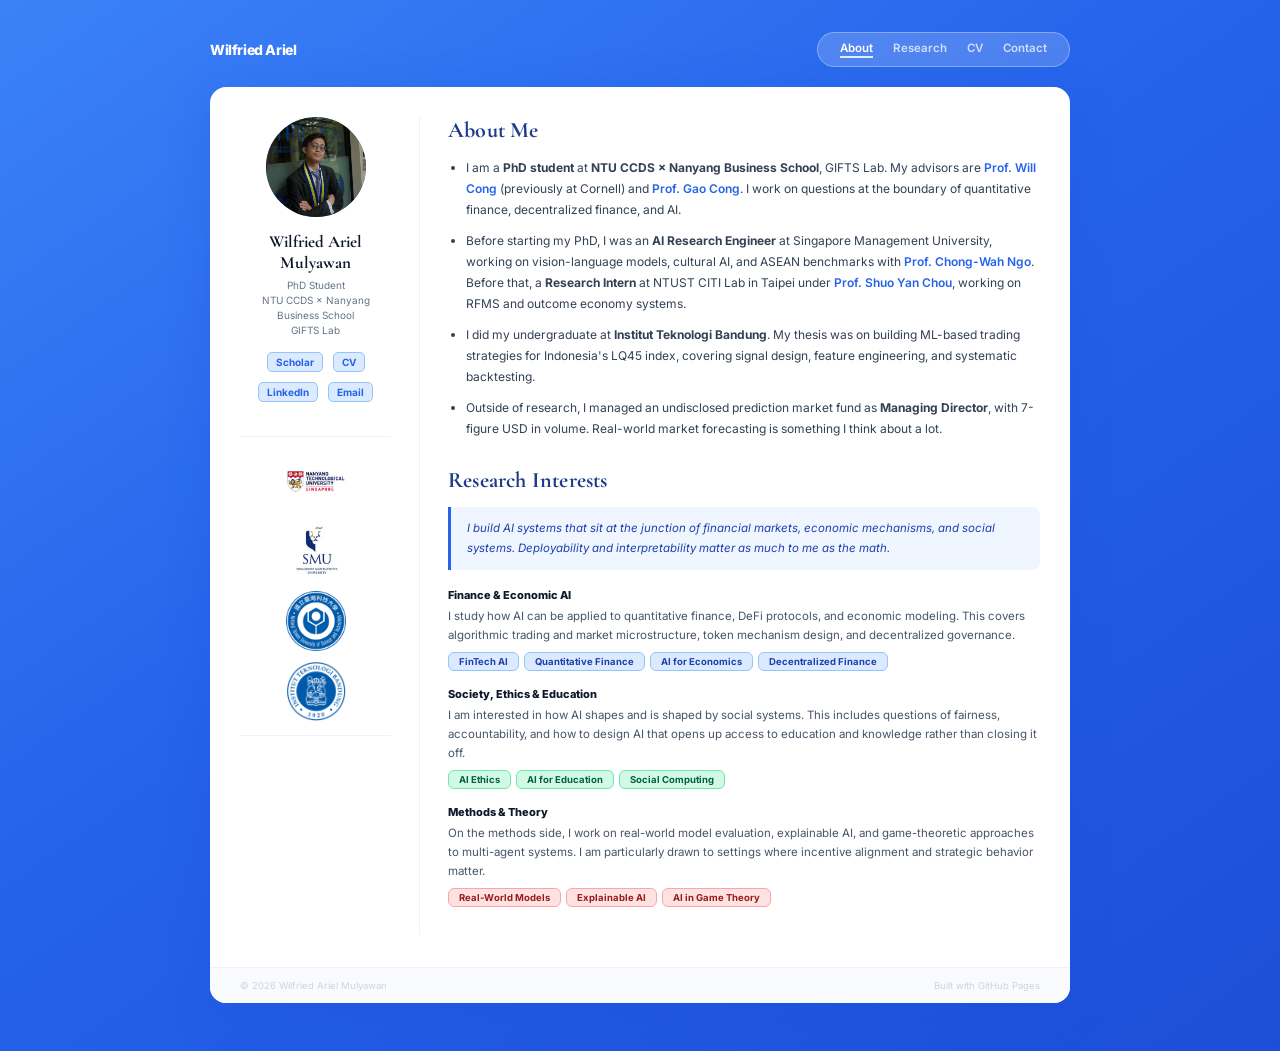
==== about.html @ 16800714 "fix: rewrite about page copy to be more human, remove all em dashes" ====
<!DOCTYPE html>
<html lang="en">
<head>
  <meta charset="UTF-8">
  <meta name="viewport" content="width=device-width, initial-scale=1.0">
  <meta name="description" content="Wilfried Ariel Mulyawan — About. PhD Student at NTU CCDS x Nanyang Business School, GIFTS Lab. AI for Finance, Economics, and Social Systems.">
  <title>About · Wilfried Ariel Mulyawan</title>
  <link rel="preconnect" href="https://fonts.googleapis.com">
  <link rel="preconnect" href="https://fonts.gstatic.com" crossorigin>
  <link href="https://fonts.googleapis.com/css2?family=Cormorant+Garamond:wght@600;700&family=Inter:wght@400;500;600;700;800&display=swap" rel="stylesheet">
  <link rel="stylesheet" href="style.css?v=7">
  <style>
    /* ── ABOUT PAGE EXTRAS ───────────────────────── */
    .about-wrap {
      display: flex;
      gap: 0;
      padding: 30px 30px 32px;
    }

    /* LEFT sidebar */
    .about-sidebar {
      width: 180px;
      flex-shrink: 0;
      padding-right: 28px;
      border-right: 1px solid #EEF2FF;
      display: flex;
      flex-direction: column;
      align-items: center;
      text-align: center;
    }

    .about-photo-wrap {
      width: 100px;
      height: 100px;
      border-radius: 50%;
      overflow: hidden;
      background: linear-gradient(135deg, #3B82F6, #6366F1);
      margin-bottom: 14px;
    }

    .about-photo-wrap img {
      width: 100%;
      height: 100%;
      object-fit: cover;
      object-position: center top;
    }

    .about-name {
      font-family: 'Cormorant Garamond', serif;
      font-size: 17px;
      font-weight: 700;
      color: #0F172A;
      line-height: 1.25;
      margin-bottom: 4px;
    }

    .about-subtitle {
      font-size: 10px;
      color: #64748B;
      line-height: 1.5;
      margin-bottom: 14px;
    }

    .about-links {
      display: flex;
      gap: 10px;
      justify-content: center;
      flex-wrap: wrap;
      margin-bottom: 18px;
    }

    .about-link-icon {
      font-size: 10px;
      font-weight: 700;
      color: #2563EB;
      text-decoration: none;
      padding: 3px 8px;
      border-radius: 5px;
      background: #DBEAFE;
      border: 1px solid #93C5FD;
      transition: background 0.15s;
    }

    .about-link-icon:hover { background: #BFDBFE; }

    .sidebar-logos {
      width: 100%;
      margin-top: 16px;
      border-top: 1px solid #EEF2FF;
      padding-top: 14px;
      display: flex;
      flex-direction: column;
      align-items: center;
      gap: 10px;
    }

    .sidebar-logo-img {
      width: 110px;
      height: 60px;
      object-fit: contain;
      display: block;
    }

    .sidebar-globe {
      width: 100%;
      margin-top: 14px;
      border-top: 1px solid #EEF2FF;
      padding-top: 12px;
    }

    /* RIGHT main content */
    .about-main {
      flex: 1;
      min-width: 0;
      padding-left: 28px;
    }

    .about-section {
      margin-bottom: 28px;
    }

    .about-h2 {
      font-family: 'Cormorant Garamond', serif;
      font-size: 22px;
      font-weight: 700;
      color: #1E3A8A;
      margin-bottom: 14px;
      letter-spacing: 0.2px;
    }

    .about-bullets {
      list-style: disc;
      padding-left: 18px;
    }

    .about-bullets li {
      font-size: 12px;
      color: #334155;
      line-height: 1.75;
      margin-bottom: 10px;
    }

    .about-bullets li a {
      color: #2563EB;
      text-decoration: none;
      font-weight: 600;
    }

    .about-bullets li a:hover { text-decoration: underline; }

    /* Research interest callout */
    .interest-callout {
      background: #EFF6FF;
      border-left: 3px solid #2563EB;
      border-radius: 0 8px 8px 0;
      padding: 12px 16px;
      margin-bottom: 18px;
    }

    .interest-callout p {
      font-size: 11.5px;
      font-style: italic;
      color: #1E40AF;
      line-height: 1.7;
    }

    /* Research clusters */
    .interest-cluster {
      margin-bottom: 16px;
    }

    .cluster-title {
      font-size: 11px;
      font-weight: 800;
      color: #0F172A;
      margin-bottom: 5px;
    }

    .cluster-desc {
      font-size: 11.5px;
      color: #475569;
      line-height: 1.68;
      margin-bottom: 6px;
    }

    .cluster-tags {
      display: flex;
      gap: 5px;
      flex-wrap: wrap;
    }

    @media (max-width: 640px) {
      .about-wrap { flex-direction: column; padding: 20px; }
      .about-sidebar {
        width: 100%;
        padding-right: 0;
        border-right: none;
        border-bottom: 1px solid #EEF2FF;
        padding-bottom: 20px;
        margin-bottom: 20px;
      }
      .about-main { padding-left: 0; }
    }
  </style>
</head>
<body>
  <div class="page">

    <!-- ── NAV ─────────────────────────────────────── -->
    <nav>
      <span class="nav-logo">Wilfried Ariel</span>
      <div class="nav-links">
        <a href="index.html#about" class="active">About</a>
        <a href="index.html#research">Research</a>
        <a href="assets/CV_Wilfried_Ariel.pdf" target="_blank" rel="noopener">CV</a>
        <a href="mailto:arielwilfried0@gmail.com">Contact</a>
      </div>
    </nav>

    <!-- ── CARD ─────────────────────────────────────── -->
    <main class="card">
      <div class="about-wrap">

        <!-- ── SIDEBAR ───────────────────────────────── -->
        <aside class="about-sidebar">
          <div class="about-photo-wrap">
            <img src="assets/face.jpg?v=3" alt="Wilfried Ariel Mulyawan">
          </div>

          <div class="about-name">Wilfried Ariel Mulyawan</div>
          <div class="about-subtitle">
            PhD Student<br>
            NTU CCDS × Nanyang Business School<br>
            GIFTS Lab
          </div>

          <div class="about-links">
            <a href="https://scholar.google.com" target="_blank" rel="noopener" class="about-link-icon">Scholar</a>
            <a href="assets/CV_Wilfried_Ariel.pdf" target="_blank" rel="noopener" class="about-link-icon">CV</a>
            <a href="https://linkedin.com/in/wilfriedariel" target="_blank" rel="noopener" class="about-link-icon">LinkedIn</a>
            <a href="mailto:arielwilfried0@gmail.com" class="about-link-icon">Email</a>
          </div>

          <div class="sidebar-logos">
            <img src="assets/logo-ntu.jpg"   alt="NTU"   class="sidebar-logo-img">
            <img src="assets/logo-smu.jpg"   alt="SMU"   class="sidebar-logo-img">
            <img src="assets/logo-ntust.png" alt="NTUST" class="sidebar-logo-img">
            <img src="assets/logo-itb.png"   alt="ITB"   class="sidebar-logo-img">
          </div>

          <div class="sidebar-globe">
            <script type="text/javascript" id="mmvst_globe" src="//mapmyvisitors.com/globe.js?d=dzOnjBhbydRZWBNbs8cArqInT0p_pQ18tftR1NO_Dzg"></script>
          </div>
        </aside>

        <!-- ── MAIN ──────────────────────────────────── -->
        <div class="about-main">

          <div class="about-section">
            <div class="about-h2">About Me</div>
            <ul class="about-bullets">
              <li>
                I am a <strong>PhD student</strong> at <strong>NTU CCDS × Nanyang Business School</strong>, GIFTS Lab. My advisors are
                <a href="https://www.linwilliamcong.com/" target="_blank" rel="noopener">Prof. Will Cong</a> (previously at Cornell) and
                <a href="https://personal.ntu.edu.sg/gaocong/" target="_blank" rel="noopener">Prof. Gao Cong</a>.
                I work on questions at the boundary of quantitative finance, decentralized finance, and AI.
              </li>
              <li>
                Before starting my PhD, I was an <strong>AI Research Engineer</strong> at Singapore Management University, working on vision-language models, cultural AI, and ASEAN benchmarks with
                <a href="https://scholar.google.com/citations?user=HM39HrUAAAAJ&hl=en" target="_blank" rel="noopener">Prof. Chong-Wah Ngo</a>.
                Before that, a <strong>Research Intern</strong> at NTUST CITI Lab in Taipei under
                <a href="https://scholar.google.com/citations?user=FBH93t0AAAAJ&hl=en" target="_blank" rel="noopener">Prof. Shuo Yan Chou</a>,
                working on RFMS and outcome economy systems.
              </li>
              <li>
                I did my undergraduate at <strong>Institut Teknologi Bandung</strong>. My thesis was on building ML-based trading strategies for Indonesia's LQ45 index, covering signal design, feature engineering, and systematic backtesting.
              </li>
              <li>
                Outside of research, I managed an undisclosed prediction market fund as <strong>Managing Director</strong>, with 7-figure USD in volume. Real-world market forecasting is something I think about a lot.
              </li>
            </ul>
          </div>

          <div class="about-section">
            <div class="about-h2">Research Interests</div>

            <div class="interest-callout">
              <p>I build AI systems that sit at the junction of financial markets, economic mechanisms, and social systems. Deployability and interpretability matter as much to me as the math.</p>
            </div>

            <div class="interest-cluster">
              <div class="cluster-title">Finance & Economic AI</div>
              <div class="cluster-desc">
                I study how AI can be applied to quantitative finance, DeFi protocols, and economic modeling. This covers algorithmic trading and market microstructure, token mechanism design, and decentralized governance.
              </div>
              <div class="cluster-tags">
                <span class="tag blue">FinTech AI</span>
                <span class="tag blue">Quantitative Finance</span>
                <span class="tag blue">AI for Economics</span>
                <span class="tag blue">Decentralized Finance</span>
              </div>
            </div>

            <div class="interest-cluster">
              <div class="cluster-title">Society, Ethics & Education</div>
              <div class="cluster-desc">
                I am interested in how AI shapes and is shaped by social systems. This includes questions of fairness, accountability, and how to design AI that opens up access to education and knowledge rather than closing it off.
              </div>
              <div class="cluster-tags">
                <span class="tag green">AI Ethics</span>
                <span class="tag green">AI for Education</span>
                <span class="tag green">Social Computing</span>
              </div>
            </div>

            <div class="interest-cluster">
              <div class="cluster-title">Methods & Theory</div>
              <div class="cluster-desc">
                On the methods side, I work on real-world model evaluation, explainable AI, and game-theoretic approaches to multi-agent systems. I am particularly drawn to settings where incentive alignment and strategic behavior matter.
              </div>
              <div class="cluster-tags">
                <span class="tag red">Real-World Models</span>
                <span class="tag red">Explainable AI</span>
                <span class="tag red">AI in Game Theory</span>
              </div>
            </div>

          </div>

        </div>
      </div>

      <!-- ── FOOTER ─────────────────────────────────── -->
      <footer>
        <span>© 2026 Wilfried Ariel Mulyawan</span>
        <span>Built with GitHub Pages</span>
      </footer>
    </main>
  </div>
</body>
</html>
---- style.css ----
/* ═══════════════════════════════════════════
   RESET & BASE
═══════════════════════════════════════════ */
*, *::before, *::after {
  box-sizing: border-box;
  margin: 0;
  padding: 0;
}

body {
  font-family: 'Inter', system-ui, -apple-system, sans-serif;
  background: linear-gradient(145deg, #3B82F6 0%, #2563EB 45%, #1D4ED8 100%);
  min-height: 100vh;
  padding: 32px 16px 48px;
  -webkit-font-smoothing: antialiased;
}

/* ═══════════════════════════════════════════
   PAGE WRAPPER
═══════════════════════════════════════════ */
.page {
  max-width: 860px;
  margin: 0 auto;
}

/* ═══════════════════════════════════════════
   NAV
═══════════════════════════════════════════ */
nav {
  display: flex;
  justify-content: space-between;
  align-items: center;
  margin-bottom: 20px;
}

.nav-logo {
  font-size: 14px;
  font-weight: 800;
  color: #fff;
  letter-spacing: -0.4px;
}

.nav-links {
  background: rgba(255, 255, 255, 0.18);
  backdrop-filter: blur(8px);
  -webkit-backdrop-filter: blur(8px);
  border: 1px solid rgba(255, 255, 255, 0.3);
  border-radius: 999px;
  padding: 8px 22px;
  display: flex;
  gap: 20px;
}

.nav-links a {
  font-size: 11.5px;
  color: rgba(255, 255, 255, 0.75);
  font-weight: 600;
  text-decoration: none;
  transition: color 0.15s;
}

.nav-links a:hover {
  color: #fff;
}

.nav-links a.active {
  color: #fff;
  border-bottom: 2px solid rgba(255, 255, 255, 0.85);
  padding-bottom: 1px;
}

/* ═══════════════════════════════════════════
   CARD
═══════════════════════════════════════════ */
.card {
  background: #fff;
  border-radius: 16px;
  overflow: hidden;
  box-shadow: 0 8px 40px rgba(29, 78, 216, 0.28);
}

/* ═══════════════════════════════════════════
   HERO
═══════════════════════════════════════════ */
.hero {
  padding: 30px 30px 24px;
  display: flex;
  gap: 22px;
  align-items: flex-start;
  border-bottom: 1px solid #EEF2FF;
}

/* Photo stack */
.photo-stack {
  display: flex;
  flex-direction: column;
  gap: 8px;
  flex-shrink: 0;
}

.photo-wrap {
  width: 82px;
  height: 82px;
  border-radius: 14px;
  flex-shrink: 0;
  overflow: hidden;
  background: linear-gradient(135deg, #3B82F6, #6366F1);
}

.photo-wrap-sm {
  width: 82px;
  height: 82px;
  border-radius: 14px;
  overflow: hidden;
}

.photo {
  width: 100%;
  height: 100%;
  object-fit: cover;
  object-position: center top;
  display: block;
}

.photo-fallback {
  display: none;
  width: 100%;
  height: 100%;
  align-items: center;
  justify-content: center;
  font-family: 'Cormorant Garamond', serif;
  font-size: 32px;
  font-weight: 700;
  color: #fff;
}

/* Name */
.hero-info {
  flex: 1;
  min-width: 0;
}

.name {
  font-family: 'Cormorant Garamond', serif;
  font-size: 28px;
  font-weight: 700;
  color: #0F172A;
  letter-spacing: 0.4px;
  line-height: 1.2;
}

.chinese {
  font-family: 'Cormorant Garamond', serif;
  font-weight: 400;
  font-size: 15px;
  color: #93C5FD;
  margin-left: 8px;
  vertical-align: middle;
}

/* Affiliation line */
.title-line {
  display: flex;
  align-items: center;
  gap: 8px;
  margin-top: 6px;
}

.hero-affil {
  flex-shrink: 0;
  display: flex;
  align-items: flex-start;
  justify-content: flex-end;
  padding-left: 0;
  margin-left: -20px;
}

.ntu-logo {
  height: 165px;
  width: auto;
  object-fit: contain;
  opacity: 0.92;
}

.title-text {
  font-size: 11.5px;
  font-weight: 700;
  color: #2563EB;
  letter-spacing: 0.2px;
}

/* Bio */
.bio {
  font-size: 12.5px;
  color: #475569;
  margin-top: 9px;
  line-height: 1.68;
  max-width: 490px;
}

/* Research tags */
.tags {
  display: flex;
  gap: 5px;
  flex-wrap: wrap;
  margin-top: 12px;
}

.tag {
  font-size: 9.5px;
  padding: 3px 10px;
  border-radius: 6px;
  font-weight: 700;
}

.tag.blue   { background: #DBEAFE; color: #1E40AF; border: 1px solid #93C5FD; }
.tag.green  { background: #D1FAE5; color: #065F46; border: 1px solid #6EE7B7; }
.tag.purple { background: #EDE9FE; color: #5B21B6; border: 1px solid #C4B5FD; }
.tag.red    { background: #FEE2E2; color: #991B1B; border: 1px solid #FCA5A5; }

/* Social links */
.links {
  display: flex;
  gap: 14px;
  margin-top: 13px;
  flex-wrap: wrap;
  align-items: center;
}

.link {
  font-size: 10.5px;
  color: #2563EB;
  font-weight: 600;
  text-decoration: none;
  transition: opacity 0.15s;
}

.link:hover {
  opacity: 0.7;
  text-decoration: underline;
}

.link-btn {
  background: #DBEAFE;
  color: #1E40AF !important;
  padding: 3px 11px;
  border-radius: 5px;
  border: 1px solid #93C5FD;
  text-decoration: none !important;
}

.link-btn:hover {
  background: #BFDBFE;
  opacity: 1 !important;
}

/* ═══════════════════════════════════════════
   BODY COLUMNS
═══════════════════════════════════════════ */
.body-cols {
  display: flex;
  padding: 26px 30px;
  gap: 0;
}

.col-left {
  flex: 1;
  min-width: 0;
  padding-right: 28px;
  border-right: 1px solid #EEF2FF;
}

.col-right {
  width: 215px;
  flex-shrink: 0;
  padding-left: 24px;
}

/* ═══════════════════════════════════════════
   SECTION TITLES
═══════════════════════════════════════════ */
.section-title {
  font-size: 10px;
  text-transform: uppercase;
  letter-spacing: 1.5px;
  color: #94A3B8;
  font-weight: 700;
  margin-bottom: 14px;
}

.section {
  margin-bottom: 26px;
}

/* ═══════════════════════════════════════════
   PUBLICATIONS
═══════════════════════════════════════════ */
.pub {
  padding: 13px 15px;
  border-radius: 10px;
  margin-bottom: 10px;
}

.pub.featured {
  background: linear-gradient(135deg, #EFF6FF, #EEF2FF);
  border-left: 3px solid #2563EB;
}

.pub.muted {
  background: #FAFAFA;
  border-left: 3px solid #E2E8F0;
}

.pub-title {
  font-size: 11.5px;
  font-weight: 700;
  color: #0F172A;
  line-height: 1.48;
}

.pub.muted .pub-title {
  font-weight: 600;
  color: #334155;
}

.pub-authors {
  font-size: 10px;
  color: #64748B;
  margin-top: 4px;
}

.pub.muted .pub-authors {
  color: #94A3B8;
}

.pub-meta {
  display: flex;
  gap: 7px;
  margin-top: 9px;
  align-items: center;
  flex-wrap: wrap;
}

.badge {
  font-size: 8.5px;
  padding: 3px 8px;
  border-radius: 4px;
  font-weight: 700;
}

.badge.blue-solid { background: #2563EB; color: #fff; }
.badge.yellow     { background: #FEF3C7; color: #92400E; border: 1px solid #FDE68A; }

.pub-link {
  font-size: 9.5px;
  color: #2563EB;
  font-weight: 600;
  text-decoration: none;
}

.pub-link:hover { text-decoration: underline; }

/* ═══════════════════════════════════════════
   EXPERIENCE
═══════════════════════════════════════════ */
.exp-item {
  display: flex;
  gap: 11px;
  align-items: flex-start;
  margin-bottom: 13px;
}

.exp-logo {
  width: 72px;
  height: 60px;
  display: flex;
  align-items: center;
  justify-content: center;
  flex-shrink: 0;
}

.exp-logo img {
  width: 100%;
  height: 100%;
  object-fit: contain;
}

.exp-logo span {
  font-size: 9px;
  font-weight: 800;
  letter-spacing: -0.3px;
  color: #64748B;
}

.exp-role {
  font-size: 11px;
  font-weight: 700;
  color: #0F172A;
  line-height: 1.35;
}

.exp-item.faded   .exp-role { font-weight: 600; color: #64748B; }
.exp-item.fainter .exp-role { font-weight: 600; color: #94A3B8; }

.exp-detail {
  font-size: 10px;
  color: #64748B;
  margin-top: 2px;
  line-height: 1.4;
}

.exp-item.faded   .exp-detail { color: #94A3B8; }
.exp-item.fainter .exp-detail { color: #CBD5E1; }

.exp-advisor {
  font-size: 9.5px;
  color: #94A3B8;
  margin-top: 3px;
}

.exp-advisor a {
  color: #2563EB;
  text-decoration: none;
  font-weight: 600;
}

.exp-advisor a:hover { text-decoration: underline; }

/* ═══════════════════════════════════════════
   RECENT NEWS
═══════════════════════════════════════════ */
.news-item {
  margin-bottom: 12px;
  border-top: 1px solid #EEF2FF;
  padding-top: 11px;
}

.news-item.first {
  border-top: none;
  padding-top: 0;
}

.news-item.faded .news-text { color: #64748B; }

.news-date {
  display: inline-block;
  font-size: 8.5px;
  font-weight: 700;
  text-transform: uppercase;
  letter-spacing: 0.5px;
  padding: 2px 7px;
  border-radius: 4px;
  margin-bottom: 5px;
}

.news-date.blue   { background: #DBEAFE; color: #1E40AF; }
.news-date.purple { background: #EDE9FE; color: #5B21B6; }
.news-date.muted  { background: #F1F5F9; color: #64748B; }

.news-text {
  font-size: 11px;
  color: #1E293B;
  line-height: 1.58;
}

.news-text em { font-style: italic; }

/* ═══════════════════════════════════════════
   CLUSTRMAPS
═══════════════════════════════════════════ */
.clustr-wrap {
  margin-top: 20px;
  border-top: 1px solid #EEF2FF;
  padding-top: 14px;
}

/* ═══════════════════════════════════════════
   FOOTER
═══════════════════════════════════════════ */
footer {
  border-top: 1px solid #EEF2FF;
  padding: 12px 30px;
  display: flex;
  justify-content: space-between;
  align-items: center;
  background: #FAFBFF;
  font-size: 9.5px;
  color: #CBD5E1;
}

/* ═══════════════════════════════════════════
   RESPONSIVE — mobile
═══════════════════════════════════════════ */
@media (max-width: 640px) {
  body { padding: 16px 12px 32px; }

  nav { flex-direction: column; gap: 12px; align-items: flex-start; }
  .nav-links { gap: 14px; padding: 7px 16px; }

  .hero { flex-direction: column; }
  .bio  { max-width: 100%; }

  .body-cols {
    flex-direction: column;
    padding: 20px 20px;
  }

  .col-left {
    padding-right: 0;
    border-right: none;
    border-bottom: 1px solid #EEF2FF;
    padding-bottom: 22px;
    margin-bottom: 22px;
  }

  .col-right {
    width: 100%;
    padding-left: 0;
  }
}
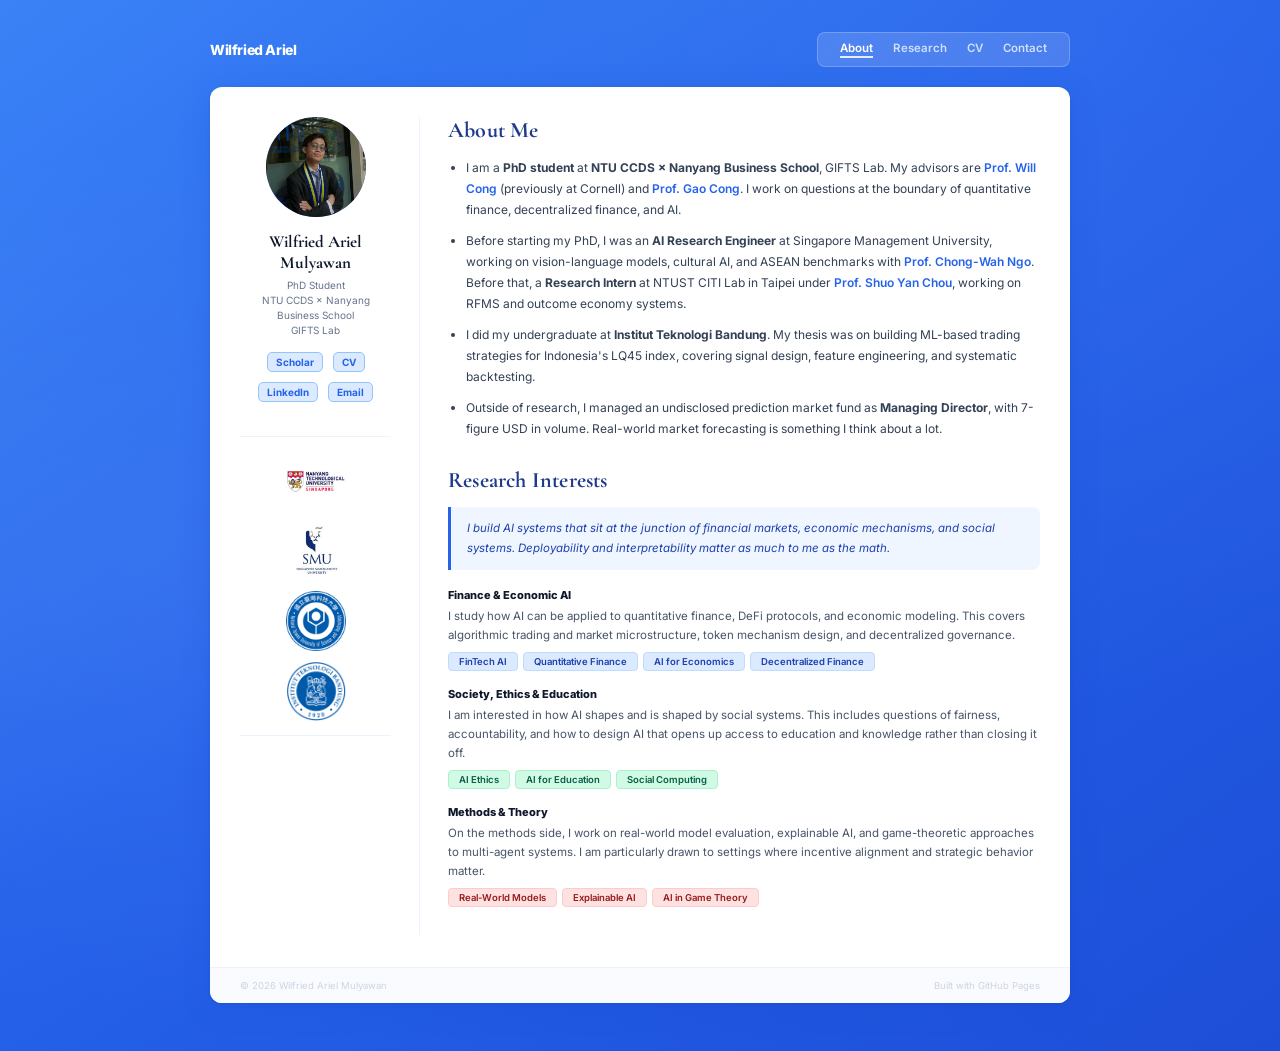
==== commit 65ef2007: "feat: add SEO meta+schema, globe onclick, CV page, anti-slop CSS polish, NTU logo fix" ====
--- a/about.html
+++ b/about.html
@@ -3,12 +3,34 @@
 <head>
   <meta charset="UTF-8">
   <meta name="viewport" content="width=device-width, initial-scale=1.0">
-  <meta name="description" content="Wilfried Ariel Mulyawan — About. PhD Student at NTU CCDS x Nanyang Business School, GIFTS Lab. AI for Finance, Economics, and Social Systems.">
-  <title>About · Wilfried Ariel Mulyawan</title>
+
+  <!-- Primary SEO -->
+  <title>About · Wilfried Ariel Mulyawan | PhD Student · NTU CCDS · AI in Finance</title>
+  <meta name="title" content="About · Wilfried Ariel Mulyawan | PhD Student · NTU CCDS">
+  <meta name="description" content="About Wilfried Ariel Mulyawan (陳順福) — PhD student at NTU CCDS × Nanyang Business School, GIFTS Lab. Background, research interests in AI for finance, economics, and social systems.">
+  <meta name="keywords" content="Wilfried Ariel Mulyawan, about, NTU CCDS, GIFTS Lab, AI finance, quantitative finance, ITB, SMU, research interests">
+  <meta name="author" content="Wilfried Ariel Mulyawan">
+  <meta name="robots" content="index, follow">
+  <link rel="canonical" href="https://wilfriedariel.github.io/about.html">
+
+  <!-- Open Graph -->
+  <meta property="og:type" content="profile">
+  <meta property="og:url" content="https://wilfriedariel.github.io/about.html">
+  <meta property="og:title" content="About · Wilfried Ariel Mulyawan | PhD Student · NTU CCDS">
+  <meta property="og:description" content="PhD student at NTU CCDS × Nanyang Business School, GIFTS Lab. Researcher in AI for quantitative finance, DeFi, and economic modeling.">
+  <meta property="og:image" content="https://wilfriedariel.github.io/assets/face.jpg">
+  <meta property="og:site_name" content="Wilfried Ariel Mulyawan">
+
+  <!-- Twitter Card -->
+  <meta name="twitter:card" content="summary_large_image">
+  <meta name="twitter:title" content="About · Wilfried Ariel Mulyawan | NTU CCDS">
+  <meta name="twitter:description" content="PhD student at NTU CCDS × Nanyang Business School, GIFTS Lab. AI in quantitative finance, DeFi, economics.">
+  <meta name="twitter:image" content="https://wilfriedariel.github.io/assets/face.jpg">
+
   <link rel="preconnect" href="https://fonts.googleapis.com">
   <link rel="preconnect" href="https://fonts.gstatic.com" crossorigin>
-  <link href="https://fonts.googleapis.com/css2?family=Cormorant+Garamond:wght@600;700&family=Inter:wght@400;500;600;700;800&display=swap" rel="stylesheet">
-  <link rel="stylesheet" href="style.css?v=7">
+  <link href="https://fonts.googleapis.com/css2?family=Cormorant+Garamond:ital,wght@0,600;0,700;1,600&family=Inter:wght@400;500;600;700;800&display=swap" rel="stylesheet">
+  <link rel="stylesheet" href="style.css?v=8">
   <style>
     /* ── ABOUT PAGE EXTRAS ───────────────────────── */
     .about-wrap {
@@ -236,7 +258,7 @@
 
           <div class="about-links">
             <a href="https://scholar.google.com" target="_blank" rel="noopener" class="about-link-icon">Scholar</a>
-            <a href="assets/CV_Wilfried_Ariel.pdf" target="_blank" rel="noopener" class="about-link-icon">CV</a>
+            <a href="cv.html" class="about-link-icon">CV</a>
             <a href="https://linkedin.com/in/wilfriedariel" target="_blank" rel="noopener" class="about-link-icon">LinkedIn</a>
             <a href="mailto:arielwilfried0@gmail.com" class="about-link-icon">Email</a>
           </div>
@@ -248,8 +270,8 @@
             <img src="assets/logo-itb.png"   alt="ITB"   class="sidebar-logo-img">
           </div>
 
-          <div class="sidebar-globe">
-            <script type="text/javascript" id="mmvst_globe" src="//mapmyvisitors.com/globe.js?d=dzOnjBhbydRZWBNbs8cArqInT0p_pQ18tftR1NO_Dzg"></script>
+          <div class="sidebar-globe" onclick="window.open('https://mapmyvisitors.com/map.html?d=dzOnjBhbydRZWBNbs8cArqInT0p_pQ18tftR1NO_Dzg','_blank')" style="cursor:pointer" title="View visitor map">
+            <script type="text/javascript" src="//mapmyvisitors.com/globe.js?d=dzOnjBhbydRZWBNbs8cArqInT0p_pQ18tftR1NO_Dzg"></script>
           </div>
         </aside>
 
--- a/style.css
+++ b/style.css
@@ -9,7 +9,10 @@
 
 body {
   font-family: 'Inter', system-ui, -apple-system, sans-serif;
-  background: linear-gradient(145deg, #3B82F6 0%, #2563EB 45%, #1D4ED8 100%);
+  background:
+    radial-gradient(ellipse at 18% 55%, rgba(255,255,255,0.06) 0%, transparent 55%),
+    radial-gradient(ellipse at 82% 15%, rgba(255,255,255,0.04) 0%, transparent 45%),
+    linear-gradient(145deg, #3B82F6 0%, #2563EB 45%, #1D4ED8 100%);
   min-height: 100vh;
   padding: 32px 16px 48px;
   -webkit-font-smoothing: antialiased;
@@ -41,11 +44,9 @@
 }
 
 .nav-links {
-  background: rgba(255, 255, 255, 0.18);
-  backdrop-filter: blur(8px);
-  -webkit-backdrop-filter: blur(8px);
-  border: 1px solid rgba(255, 255, 255, 0.3);
-  border-radius: 999px;
+  background: rgba(255, 255, 255, 0.14);
+  border: 1px solid rgba(255, 255, 255, 0.22);
+  border-radius: 8px;
   padding: 8px 22px;
   display: flex;
   gap: 20px;
@@ -74,9 +75,9 @@
 ═══════════════════════════════════════════ */
 .card {
   background: #fff;
-  border-radius: 16px;
+  border-radius: 12px;
   overflow: hidden;
-  box-shadow: 0 8px 40px rgba(29, 78, 216, 0.28);
+  box-shadow: 0 4px 28px rgba(29, 78, 216, 0.22), 0 1px 4px rgba(0,0,0,0.08);
 }
 
 /* ═══════════════════════════════════════════
@@ -101,7 +102,7 @@
 .photo-wrap {
   width: 82px;
   height: 82px;
-  border-radius: 14px;
+  border-radius: 10px;
   flex-shrink: 0;
   overflow: hidden;
   background: linear-gradient(135deg, #3B82F6, #6366F1);
@@ -110,7 +111,7 @@
 .photo-wrap-sm {
   width: 82px;
   height: 82px;
-  border-radius: 14px;
+  border-radius: 10px;
   overflow: hidden;
 }
 
@@ -142,11 +143,11 @@
 
 .name {
   font-family: 'Cormorant Garamond', serif;
-  font-size: 28px;
+  font-size: 30px;
   font-weight: 700;
   color: #0F172A;
-  letter-spacing: 0.4px;
-  line-height: 1.2;
+  letter-spacing: 0.2px;
+  line-height: 1.15;
 }
 
 .chinese {
@@ -176,25 +177,27 @@
 }
 
 .ntu-logo {
-  height: 165px;
+  height: 100px;
   width: auto;
   object-fit: contain;
-  opacity: 0.92;
+  opacity: 0.88;
+  image-rendering: -webkit-optimize-contrast;
+  image-rendering: crisp-edges;
 }
 
 .title-text {
-  font-size: 11.5px;
-  font-weight: 700;
-  color: #2563EB;
-  letter-spacing: 0.2px;
+  font-size: 11px;
+  font-weight: 600;
+  color: #2563EB;
+  letter-spacing: 0;
 }
 
 /* Bio */
 .bio {
-  font-size: 12.5px;
+  font-size: 13px;
   color: #475569;
-  margin-top: 9px;
-  line-height: 1.68;
+  margin-top: 10px;
+  line-height: 1.7;
   max-width: 490px;
 }
 
@@ -209,14 +212,14 @@
 .tag {
   font-size: 9.5px;
   padding: 3px 10px;
-  border-radius: 6px;
-  font-weight: 700;
-}
-
-.tag.blue   { background: #DBEAFE; color: #1E40AF; border: 1px solid #93C5FD; }
-.tag.green  { background: #D1FAE5; color: #065F46; border: 1px solid #6EE7B7; }
-.tag.purple { background: #EDE9FE; color: #5B21B6; border: 1px solid #C4B5FD; }
-.tag.red    { background: #FEE2E2; color: #991B1B; border: 1px solid #FCA5A5; }
+  border-radius: 4px;
+  font-weight: 600;
+}
+
+.tag.blue   { background: #DBEAFE; color: #1E40AF; border: 1px solid #BFDBFE; }
+.tag.green  { background: #D1FAE5; color: #065F46; border: 1px solid #A7F3D0; }
+.tag.purple { background: #EDE9FE; color: #5B21B6; border: 1px solid #DDD6FE; }
+.tag.red    { background: #FEE2E2; color: #991B1B; border: 1px solid #FECACA; }
 
 /* Social links */
 .links {
@@ -244,8 +247,8 @@
   background: #DBEAFE;
   color: #1E40AF !important;
   padding: 3px 11px;
-  border-radius: 5px;
-  border: 1px solid #93C5FD;
+  border-radius: 4px;
+  border: 1px solid #BFDBFE;
   text-decoration: none !important;
 }
 
@@ -280,11 +283,13 @@
    SECTION TITLES
 ═══════════════════════════════════════════ */
 .section-title {
-  font-size: 10px;
-  text-transform: uppercase;
-  letter-spacing: 1.5px;
-  color: #94A3B8;
-  font-weight: 700;
+  font-family: 'Cormorant Garamond', serif;
+  font-size: 14px;
+  font-style: italic;
+  font-weight: 600;
+  color: #64748B;
+  text-transform: none;
+  letter-spacing: 0;
   margin-bottom: 14px;
 }
 
@@ -297,12 +302,12 @@
 ═══════════════════════════════════════════ */
 .pub {
   padding: 13px 15px;
-  border-radius: 10px;
+  border-radius: 8px;
   margin-bottom: 10px;
 }
 
 .pub.featured {
-  background: linear-gradient(135deg, #EFF6FF, #EEF2FF);
+  background: #F0F7FF;
   border-left: 3px solid #2563EB;
 }
 
@@ -344,7 +349,7 @@
 .badge {
   font-size: 8.5px;
   padding: 3px 8px;
-  border-radius: 4px;
+  border-radius: 3px;
   font-weight: 700;
 }
 
@@ -449,7 +454,7 @@
   text-transform: uppercase;
   letter-spacing: 0.5px;
   padding: 2px 7px;
-  border-radius: 4px;
+  border-radius: 3px;
   margin-bottom: 5px;
 }
 
@@ -466,12 +471,13 @@
 .news-text em { font-style: italic; }
 
 /* ═══════════════════════════════════════════
-   CLUSTRMAPS
+   GLOBE / MAP WIDGET
 ═══════════════════════════════════════════ */
 .clustr-wrap {
   margin-top: 20px;
   border-top: 1px solid #EEF2FF;
   padding-top: 14px;
+  cursor: pointer;
 }
 
 /* ═══════════════════════════════════════════
@@ -486,6 +492,137 @@
   background: #FAFBFF;
   font-size: 9.5px;
   color: #CBD5E1;
+}
+
+/* ═══════════════════════════════════════════
+   CV PAGE
+═══════════════════════════════════════════ */
+.cv-wrap {
+  padding: 36px 40px 40px;
+  max-width: 720px;
+}
+
+.cv-header {
+  border-bottom: 1.5px solid #0F172A;
+  padding-bottom: 18px;
+  margin-bottom: 28px;
+}
+
+.cv-name {
+  font-family: 'Cormorant Garamond', serif;
+  font-size: 34px;
+  font-weight: 700;
+  color: #0F172A;
+  letter-spacing: 0.2px;
+  line-height: 1.1;
+}
+
+.cv-tagline {
+  font-size: 12px;
+  color: #2563EB;
+  font-weight: 600;
+  margin-top: 4px;
+}
+
+.cv-contact {
+  font-size: 10.5px;
+  color: #64748B;
+  margin-top: 8px;
+  display: flex;
+  gap: 16px;
+  flex-wrap: wrap;
+}
+
+.cv-contact a {
+  color: #2563EB;
+  text-decoration: none;
+  font-weight: 500;
+}
+
+.cv-contact a:hover { text-decoration: underline; }
+
+.cv-section {
+  margin-bottom: 26px;
+}
+
+.cv-section-title {
+  font-family: 'Cormorant Garamond', serif;
+  font-size: 16px;
+  font-style: italic;
+  font-weight: 600;
+  color: #1E40AF;
+  border-bottom: 1px solid #EEF2FF;
+  padding-bottom: 5px;
+  margin-bottom: 14px;
+}
+
+.cv-entry {
+  display: flex;
+  gap: 18px;
+  margin-bottom: 14px;
+}
+
+.cv-year {
+  font-size: 10px;
+  color: #94A3B8;
+  font-weight: 700;
+  width: 80px;
+  flex-shrink: 0;
+  padding-top: 2px;
+  line-height: 1.4;
+}
+
+.cv-body {
+  flex: 1;
+}
+
+.cv-role {
+  font-size: 12px;
+  font-weight: 700;
+  color: #0F172A;
+  line-height: 1.35;
+}
+
+.cv-org {
+  font-size: 11px;
+  color: #2563EB;
+  font-weight: 600;
+  margin-top: 1px;
+}
+
+.cv-desc {
+  font-size: 10.5px;
+  color: #64748B;
+  margin-top: 3px;
+  line-height: 1.55;
+}
+
+.cv-pub-title {
+  font-size: 11.5px;
+  font-weight: 700;
+  color: #0F172A;
+  line-height: 1.45;
+}
+
+.cv-pub-meta {
+  font-size: 10px;
+  color: #64748B;
+  margin-top: 2px;
+}
+
+.cv-pub-meta a {
+  color: #2563EB;
+  text-decoration: none;
+  font-weight: 600;
+}
+
+.cv-pub-meta a:hover { text-decoration: underline; }
+
+.cv-skills {
+  display: flex;
+  gap: 6px;
+  flex-wrap: wrap;
+  margin-top: 4px;
 }
 
 /* ═══════════════════════════════════════════
@@ -517,4 +654,8 @@
     width: 100%;
     padding-left: 0;
   }
-}
+
+  .cv-wrap { padding: 24px 20px; }
+  .cv-entry { flex-direction: column; gap: 2px; }
+  .cv-year { width: auto; }
+}
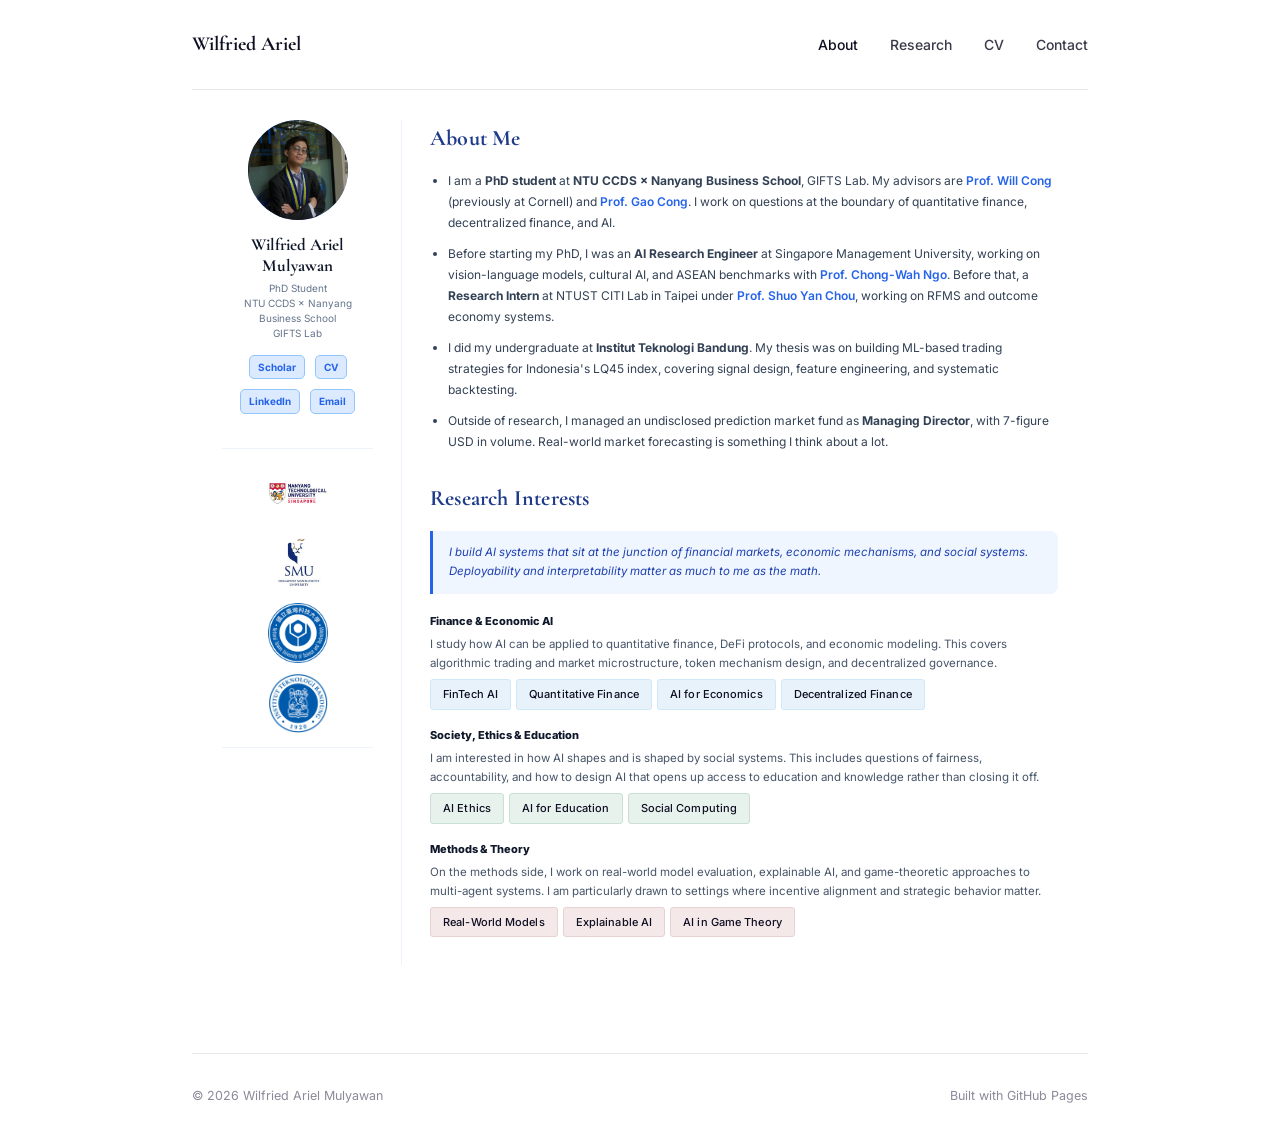
==== commit 7d4cd3bb: "feat: complete Andrew Ng-style redesign + perf cleanup Design (matches andrewng.org spec — actual #0" ====
--- a/about.html
+++ b/about.html
@@ -29,8 +29,8 @@
 
   <link rel="preconnect" href="https://fonts.googleapis.com">
   <link rel="preconnect" href="https://fonts.gstatic.com" crossorigin>
-  <link href="https://fonts.googleapis.com/css2?family=Cormorant+Garamond:ital,wght@0,600;0,700;1,600&family=Inter:wght@400;500;600;700;800&display=swap" rel="stylesheet">
-  <link rel="stylesheet" href="style.css?v=8">
+  <link href="https://fonts.googleapis.com/css2?family=Cormorant+Garamond:wght@700&family=Inter:wght@400;500;600;700&display=swap" rel="stylesheet">
+  <link rel="stylesheet" href="style.css?v=11">
   <style>
     /* ── ABOUT PAGE EXTRAS ───────────────────────── */
     .about-wrap {
@@ -246,7 +246,7 @@
         <!-- ── SIDEBAR ───────────────────────────────── -->
         <aside class="about-sidebar">
           <div class="about-photo-wrap">
-            <img src="assets/face.jpg?v=3" alt="Wilfried Ariel Mulyawan">
+            <img src="assets/face.jpg?v=4" alt="Wilfried Ariel Mulyawan" width="100" height="100" decoding="async">
           </div>
 
           <div class="about-name">Wilfried Ariel Mulyawan</div>
@@ -264,15 +264,13 @@
           </div>
 
           <div class="sidebar-logos">
-            <img src="assets/logo-ntu.jpg"   alt="NTU"   class="sidebar-logo-img">
-            <img src="assets/logo-smu.jpg"   alt="SMU"   class="sidebar-logo-img">
-            <img src="assets/logo-ntust.png" alt="NTUST" class="sidebar-logo-img">
-            <img src="assets/logo-itb.png"   alt="ITB"   class="sidebar-logo-img">
-          </div>
-
-          <div class="sidebar-globe" onclick="window.open('https://mapmyvisitors.com/map.html?d=dzOnjBhbydRZWBNbs8cArqInT0p_pQ18tftR1NO_Dzg','_blank')" style="cursor:pointer" title="View visitor map">
-            <script type="text/javascript" src="//mapmyvisitors.com/globe.js?d=dzOnjBhbydRZWBNbs8cArqInT0p_pQ18tftR1NO_Dzg"></script>
-          </div>
+            <img src="assets/logo-ntu.jpg"   alt="NTU"   class="sidebar-logo-img" loading="lazy" decoding="async" width="110" height="60">
+            <img src="assets/logo-smu.jpg"   alt="SMU"   class="sidebar-logo-img" loading="lazy" decoding="async" width="110" height="60">
+            <img src="assets/logo-ntust.png" alt="NTUST" class="sidebar-logo-img" loading="lazy" decoding="async" width="110" height="60">
+            <img src="assets/logo-itb.png"   alt="ITB"   class="sidebar-logo-img" loading="lazy" decoding="async" width="110" height="60">
+          </div>
+
+          <div class="sidebar-globe" id="globe-wrap" style="min-height:148px;"></div>
         </aside>
 
         <!-- ── MAIN ──────────────────────────────────── -->
@@ -359,5 +357,31 @@
       </footer>
     </main>
   </div>
+  <script>
+  (function(){
+    var wrap = document.getElementById('globe-wrap');
+    if (!wrap) return;
+    var loaded = false;
+    var load = function(){
+      if (loaded) return; loaded = true;
+      var s = document.createElement('script');
+      s.async = true;
+      s.src = '//mapmyvisitors.com/globe.js?d=dzOnjBhbydRZWBNbs8cArqInT0p_pQ18tftR1NO_Dzg&cl=ffffff&w=148';
+      s.onload = function(){
+        var a = document.getElementById('mmvst_a');
+        if (a) a.href = 'https://mapmyvisitors.com/web/d/dzOnjBhbydRZWBNbs8cArqInT0p_pQ18tftR1NO_Dzg';
+      };
+      wrap.appendChild(s);
+    };
+    if ('IntersectionObserver' in window) {
+      var io = new IntersectionObserver(function(entries){
+        entries.forEach(function(e){ if (e.isIntersecting) { load(); io.disconnect(); } });
+      }, { rootMargin: '200px' });
+      io.observe(wrap);
+    } else {
+      window.addEventListener('load', load);
+    }
+  })();
+  </script>
 </body>
 </html>
--- a/style.css
+++ b/style.css
@@ -1,5 +1,5 @@
 /* ═══════════════════════════════════════════
-   RESET & BASE
+   ANDREW NG-STYLE — WHITE + COOL BLUE PALETTE
 ═══════════════════════════════════════════ */
 *, *::before, *::after {
   box-sizing: border-box;
@@ -7,117 +7,121 @@
   padding: 0;
 }
 
+html { scroll-behavior: smooth; }
+
+:root {
+  --bg:        #FFFFFF;
+  --ink:       #0F0F23;
+  --ink-2:     #3A3A4A;
+  --ink-3:     #8A8A9A;
+  --line:      #E8E8EC;
+  --tint:      #F6F6F8;
+  --blue-1:    #E8F2FA;
+  --blue-2:    #D0E8F7;
+  --blue-3:    #B8DAF0;
+  --link:      #1F3A5F;
+}
+
 body {
   font-family: 'Inter', system-ui, -apple-system, sans-serif;
-  background:
-    radial-gradient(ellipse at 18% 55%, rgba(255,255,255,0.06) 0%, transparent 55%),
-    radial-gradient(ellipse at 82% 15%, rgba(255,255,255,0.04) 0%, transparent 45%),
-    linear-gradient(145deg, #3B82F6 0%, #2563EB 45%, #1D4ED8 100%);
+  background: var(--bg);
+  color: var(--ink);
   min-height: 100vh;
-  padding: 32px 16px 48px;
   -webkit-font-smoothing: antialiased;
-}
-
-/* ═══════════════════════════════════════════
-   PAGE WRAPPER
-═══════════════════════════════════════════ */
+  text-rendering: optimizeLegibility;
+  font-size: 15px;
+  line-height: 1.65;
+}
+
+/* ───────── Page wrapper ───────── */
 .page {
-  max-width: 860px;
+  max-width: 960px;
   margin: 0 auto;
-}
-
-/* ═══════════════════════════════════════════
-   NAV
-═══════════════════════════════════════════ */
+  padding: 0 32px;
+}
+
+.card {
+  background: transparent;
+  box-shadow: none;
+  border-radius: 0;
+  overflow: visible;
+}
+
+/* ───────── Nav ───────── */
 nav {
   display: flex;
   justify-content: space-between;
   align-items: center;
-  margin-bottom: 20px;
+  padding: 28px 0;
+  border-bottom: 1px solid var(--line);
+  margin-bottom: 0;
 }
 
 .nav-logo {
+  font-family: 'Cormorant Garamond', Georgia, serif;
+  font-size: 20px;
+  font-weight: 700;
+  color: var(--ink);
+  letter-spacing: 0;
+}
+
+.nav-links {
+  display: flex;
+  gap: 32px;
+  background: transparent;
+  border: none;
+  padding: 0;
+}
+
+.nav-links a {
   font-size: 14px;
-  font-weight: 800;
-  color: #fff;
-  letter-spacing: -0.4px;
-}
-
-.nav-links {
-  background: rgba(255, 255, 255, 0.14);
-  border: 1px solid rgba(255, 255, 255, 0.22);
-  border-radius: 8px;
-  padding: 8px 22px;
-  display: flex;
-  gap: 20px;
-}
-
-.nav-links a {
-  font-size: 11.5px;
-  color: rgba(255, 255, 255, 0.75);
-  font-weight: 600;
+  color: var(--ink-2);
+  font-weight: 500;
   text-decoration: none;
   transition: color 0.15s;
 }
 
-.nav-links a:hover {
-  color: #fff;
-}
-
-.nav-links a.active {
-  color: #fff;
-  border-bottom: 2px solid rgba(255, 255, 255, 0.85);
-  padding-bottom: 1px;
-}
-
-/* ═══════════════════════════════════════════
-   CARD
-═══════════════════════════════════════════ */
-.card {
-  background: #fff;
-  border-radius: 12px;
-  overflow: hidden;
-  box-shadow: 0 4px 28px rgba(29, 78, 216, 0.22), 0 1px 4px rgba(0,0,0,0.08);
-}
-
-/* ═══════════════════════════════════════════
-   HERO
-═══════════════════════════════════════════ */
+.nav-links a:hover,
+.nav-links a.active { color: var(--ink); }
+
+/* ───────── Hero ───────── */
 .hero {
-  padding: 30px 30px 24px;
-  display: flex;
-  gap: 22px;
+  padding: 72px 0 56px;
+  display: flex;
+  gap: 60px;
   align-items: flex-start;
-  border-bottom: 1px solid #EEF2FF;
-}
-
-/* Photo stack */
+  border-bottom: none;
+}
+
+.hero-info { flex: 1; min-width: 0; padding-top: 4px; }
+
 .photo-stack {
   display: flex;
   flex-direction: column;
-  gap: 8px;
+  gap: 16px;
   flex-shrink: 0;
+  width: 280px;
 }
 
 .photo-wrap {
-  width: 82px;
-  height: 82px;
-  border-radius: 10px;
+  width: 280px;
+  height: 320px;
+  border-radius: 4px;
   flex-shrink: 0;
   overflow: hidden;
-  background: linear-gradient(135deg, #3B82F6, #6366F1);
+  background: var(--tint);
 }
 
 .photo-wrap-sm {
-  width: 82px;
-  height: 82px;
-  border-radius: 10px;
+  width: 280px;
+  height: 200px;
+  border-radius: 4px;
   overflow: hidden;
+  background: var(--tint);
 }
 
 .photo {
-  width: 100%;
-  height: 100%;
+  width: 100%; height: 100%;
   object-fit: cover;
   object-position: center top;
   display: block;
@@ -125,537 +129,440 @@
 
 .photo-fallback {
   display: none;
-  width: 100%;
-  height: 100%;
+  width: 100%; height: 100%;
+  align-items: center; justify-content: center;
+  font-family: 'Cormorant Garamond', Georgia, serif;
+  font-size: 100px; font-weight: 700; color: #fff;
+}
+
+.name {
+  font-family: 'Cormorant Garamond', Georgia, serif;
+  font-size: 52px;
+  font-weight: 700;
+  color: var(--ink);
+  letter-spacing: -0.5px;
+  line-height: 1.05;
+}
+
+.chinese {
+  font-family: 'Cormorant Garamond', Georgia, serif;
+  font-weight: 400;
+  font-size: 26px;
+  color: var(--ink-3);
+  margin-left: 14px;
+  vertical-align: middle;
+}
+
+.title-line { margin-top: 12px; }
+
+.title-text {
+  font-size: 14.5px;
+  font-weight: 500;
+  color: var(--ink-2);
+}
+
+.hero-affil { display: none; }
+
+.bio {
+  font-size: 15.5px;
+  color: var(--ink-2);
+  margin-top: 22px;
+  line-height: 1.72;
+  max-width: 580px;
+}
+
+.bio + .bio { margin-top: 14px; }
+
+.bio a {
+  color: var(--link);
+  text-decoration: none;
+  border-bottom: 1px solid var(--blue-3);
+  padding-bottom: 1px;
+}
+
+.bio a:hover { border-bottom-color: var(--link); }
+
+/* ───────── Tags ───────── */
+.tags {
+  display: flex;
+  gap: 7px;
+  flex-wrap: wrap;
+  margin-top: 26px;
+}
+
+.tag {
+  font-size: 11px;
+  padding: 5px 12px;
+  border-radius: 3px;
+  font-weight: 500;
+  letter-spacing: 0.1px;
+}
+
+.tag.blue   { background: var(--blue-1); color: var(--ink); border: 1px solid var(--blue-2); }
+.tag.green  { background: #E8F2EC; color: var(--ink); border: 1px solid #C9E0D3; }
+.tag.purple { background: #ECE8F4; color: var(--ink); border: 1px solid #D8D2E7; }
+.tag.red    { background: #F4E8E8; color: var(--ink); border: 1px solid #E7D2D2; }
+
+/* ───────── Social links row ───────── */
+.links {
+  display: flex;
+  gap: 24px;
+  margin-top: 28px;
+  flex-wrap: wrap;
   align-items: center;
-  justify-content: center;
-  font-family: 'Cormorant Garamond', serif;
-  font-size: 32px;
+}
+
+.link {
+  font-size: 14px;
+  color: var(--link);
+  font-weight: 500;
+  text-decoration: none;
+  border-bottom: 1px solid var(--blue-3);
+  padding-bottom: 1px;
+  transition: border-color 0.15s;
+}
+
+.link:hover { border-bottom-color: var(--link); }
+
+.link-btn {
+  background: var(--ink);
+  color: #fff !important;
+  padding: 8px 16px;
+  border-radius: 3px;
+  border: none;
+  text-decoration: none !important;
+  font-size: 13px;
+  border-bottom: none;
+}
+
+.link-btn:hover { background: #2A2A3A; border-bottom-color: transparent !important; }
+
+/* ───────── Section blocks ───────── */
+.body-cols {
+  display: block;
+  padding: 0;
+  gap: 0;
+  border-top: 1px solid var(--line);
+  margin-top: 16px;
+  padding-top: 60px;
+}
+
+.col-left { flex: none; min-width: 0; padding-right: 0; border-right: none; }
+.col-right { width: 100%; flex-shrink: 0; padding-left: 0; margin-top: 60px; }
+
+.section-title {
+  font-family: 'Cormorant Garamond', Georgia, serif;
+  font-size: 30px;
+  font-style: normal;
   font-weight: 700;
-  color: #fff;
-}
-
-/* Name */
-.hero-info {
-  flex: 1;
-  min-width: 0;
-}
-
-.name {
-  font-family: 'Cormorant Garamond', serif;
-  font-size: 30px;
-  font-weight: 700;
-  color: #0F172A;
-  letter-spacing: 0.2px;
-  line-height: 1.15;
-}
-
-.chinese {
-  font-family: 'Cormorant Garamond', serif;
-  font-weight: 400;
-  font-size: 15px;
-  color: #93C5FD;
-  margin-left: 8px;
-  vertical-align: middle;
-}
-
-/* Affiliation line */
-.title-line {
-  display: flex;
+  color: var(--ink);
+  letter-spacing: -0.3px;
+  margin-bottom: 28px;
+}
+
+.section { margin-bottom: 60px; }
+
+/* ───────── Affiliations grid (Andrew Ng-style companies cards) ───────── */
+.affil-grid {
+  display: grid;
+  grid-template-columns: repeat(2, 1fr);
+  gap: 16px;
+  margin-top: 0;
+}
+
+.affil-card {
+  background: var(--blue-1);
+  border: 1px solid var(--blue-2);
+  border-radius: 6px;
+  padding: 22px 22px 20px;
+  display: flex;
+  flex-direction: column;
+  gap: 12px;
+}
+
+.affil-card.tint { background: var(--tint); border-color: var(--line); }
+
+.affil-logo {
+  width: 110px;
+  height: 50px;
+  display: flex;
+  align-items: center;
+}
+
+.affil-logo img {
+  max-width: 100%;
+  max-height: 100%;
+  object-fit: contain;
+  image-rendering: -webkit-optimize-contrast;
+}
+
+.affil-role {
+  font-size: 14px;
+  font-weight: 600;
+  color: var(--ink);
+  line-height: 1.35;
+}
+
+.affil-org {
+  font-size: 12.5px;
+  color: var(--ink-2);
+  margin-top: -8px;
+}
+
+.affil-desc {
+  font-size: 13px;
+  color: var(--ink-2);
+  line-height: 1.6;
+}
+
+/* ───────── Publications ───────── */
+.pub {
+  padding: 22px 0;
+  border-radius: 0;
+  margin-bottom: 0;
+  border-bottom: 1px solid var(--line);
+}
+
+.pub:last-child { border-bottom: none; }
+.pub.featured, .pub.muted { background: transparent; border-left: none; padding-left: 0; }
+
+.pub-title { font-size: 15.5px; font-weight: 600; color: var(--ink); line-height: 1.4; }
+.pub.muted .pub-title { font-weight: 600; color: var(--ink-2); }
+
+.pub-authors { font-size: 13px; color: var(--ink-3); margin-top: 6px; line-height: 1.5; }
+.pub.muted .pub-authors { color: var(--ink-3); }
+
+.pub-meta {
+  display: flex; gap: 12px; margin-top: 12px;
+  align-items: center; flex-wrap: wrap;
+}
+
+.badge {
+  font-size: 10px; padding: 3px 9px; border-radius: 3px;
+  font-weight: 700; letter-spacing: 0.3px;
+}
+
+.badge.blue-solid { background: var(--ink); color: #fff; }
+.badge.yellow     { background: var(--tint); color: var(--ink-2); border: 1px solid var(--line); }
+
+.pub-link {
+  font-size: 13px; color: var(--link); font-weight: 500;
+  text-decoration: none; border-bottom: 1px solid var(--blue-3);
+}
+.pub-link:hover { border-bottom-color: var(--link); }
+
+/* ───────── Experience ───────── */
+.exp-item {
+  display: flex; gap: 22px;
+  align-items: flex-start;
+  margin-bottom: 0;
+  padding: 22px 0;
+  border-bottom: 1px solid var(--line);
+}
+.exp-item:last-child { border-bottom: none; }
+
+.exp-logo {
+  width: 100px; height: 70px;
+  display: flex; align-items: center; justify-content: center;
+  flex-shrink: 0; background: var(--tint);
+  border-radius: 4px;
+}
+
+.exp-logo img {
+  max-width: 80%; max-height: 80%;
+  object-fit: contain;
+  image-rendering: -webkit-optimize-contrast;
+}
+
+.exp-logo span {
+  font-size: 12px; font-weight: 700;
+  letter-spacing: -0.3px; color: var(--ink-2);
+}
+
+.exp-role { font-size: 14.5px; font-weight: 600; color: var(--ink); line-height: 1.4; }
+.exp-item.faded   .exp-role { font-weight: 500; color: var(--ink-2); }
+.exp-item.fainter .exp-role { font-weight: 500; color: var(--ink-3); }
+
+.exp-detail { font-size: 13px; color: var(--ink-2); margin-top: 5px; line-height: 1.5; }
+.exp-item.faded   .exp-detail { color: var(--ink-3); }
+.exp-item.fainter .exp-detail { color: var(--ink-3); }
+
+.exp-advisor { font-size: 13px; color: var(--ink-3); margin-top: 7px; }
+.exp-advisor a {
+  color: var(--link); text-decoration: none; font-weight: 500;
+  border-bottom: 1px solid var(--blue-3);
+}
+.exp-advisor a:hover { border-bottom-color: var(--link); }
+
+/* ───────── Recent news ───────── */
+.news-item {
+  display: flex; gap: 20px;
+  align-items: baseline;
+  margin-bottom: 0;
+  padding: 18px 0;
+  border-top: 1px solid var(--line);
+}
+.news-item.first { border-top: none; padding-top: 0; }
+.news-item.faded .news-text { color: var(--ink-3); }
+
+.news-date {
+  display: inline-block;
+  font-size: 11.5px;
+  font-weight: 600;
+  text-transform: uppercase;
+  letter-spacing: 0.6px;
+  padding: 0;
+  background: transparent !important;
+  border-radius: 0;
+  width: 90px;
+  flex-shrink: 0;
+  color: var(--ink-3);
+  margin-bottom: 0;
+}
+
+.news-date.blue, .news-date.purple, .news-date.muted { color: var(--ink-3); }
+
+.news-text { font-size: 14px; color: var(--ink); line-height: 1.6; flex: 1; }
+.news-text em { font-style: italic; }
+.news-text strong { color: var(--ink); font-weight: 600; }
+
+/* ───────── Globe widget ───────── */
+.clustr-wrap {
+  margin-top: 56px;
+  border-top: 1px solid var(--line);
+  padding-top: 32px;
+  display: flex;
+  flex-direction: column;
   align-items: center;
   gap: 8px;
-  margin-top: 6px;
-}
-
-.hero-affil {
-  flex-shrink: 0;
-  display: flex;
-  align-items: flex-start;
-  justify-content: flex-end;
-  padding-left: 0;
-  margin-left: -20px;
-}
-
-.ntu-logo {
-  height: 100px;
-  width: auto;
-  object-fit: contain;
-  opacity: 0.88;
-  image-rendering: -webkit-optimize-contrast;
-  image-rendering: crisp-edges;
-}
-
-.title-text {
-  font-size: 11px;
+  cursor: pointer;
+}
+
+.clustr-wrap::before {
+  content: 'Visitors';
+  font-family: 'Cormorant Garamond', Georgia, serif;
+  font-size: 18px;
   font-weight: 600;
-  color: #2563EB;
-  letter-spacing: 0;
-}
-
-/* Bio */
-.bio {
-  font-size: 13px;
-  color: #475569;
-  margin-top: 10px;
-  line-height: 1.7;
-  max-width: 490px;
-}
-
-/* Research tags */
-.tags {
-  display: flex;
-  gap: 5px;
-  flex-wrap: wrap;
-  margin-top: 12px;
-}
-
-.tag {
-  font-size: 9.5px;
-  padding: 3px 10px;
-  border-radius: 4px;
-  font-weight: 600;
-}
-
-.tag.blue   { background: #DBEAFE; color: #1E40AF; border: 1px solid #BFDBFE; }
-.tag.green  { background: #D1FAE5; color: #065F46; border: 1px solid #A7F3D0; }
-.tag.purple { background: #EDE9FE; color: #5B21B6; border: 1px solid #DDD6FE; }
-.tag.red    { background: #FEE2E2; color: #991B1B; border: 1px solid #FECACA; }
-
-/* Social links */
-.links {
-  display: flex;
-  gap: 14px;
-  margin-top: 13px;
-  flex-wrap: wrap;
-  align-items: center;
-}
-
-.link {
-  font-size: 10.5px;
-  color: #2563EB;
-  font-weight: 600;
-  text-decoration: none;
-  transition: opacity 0.15s;
-}
-
-.link:hover {
-  opacity: 0.7;
-  text-decoration: underline;
-}
-
-.link-btn {
-  background: #DBEAFE;
-  color: #1E40AF !important;
-  padding: 3px 11px;
-  border-radius: 4px;
-  border: 1px solid #BFDBFE;
-  text-decoration: none !important;
-}
-
-.link-btn:hover {
-  background: #BFDBFE;
-  opacity: 1 !important;
-}
-
-/* ═══════════════════════════════════════════
-   BODY COLUMNS
-═══════════════════════════════════════════ */
-.body-cols {
-  display: flex;
-  padding: 26px 30px;
-  gap: 0;
-}
-
-.col-left {
-  flex: 1;
-  min-width: 0;
-  padding-right: 28px;
-  border-right: 1px solid #EEF2FF;
-}
-
-.col-right {
-  width: 215px;
-  flex-shrink: 0;
-  padding-left: 24px;
-}
-
-/* ═══════════════════════════════════════════
-   SECTION TITLES
-═══════════════════════════════════════════ */
-.section-title {
-  font-family: 'Cormorant Garamond', serif;
-  font-size: 14px;
-  font-style: italic;
-  font-weight: 600;
-  color: #64748B;
-  text-transform: none;
-  letter-spacing: 0;
-  margin-bottom: 14px;
-}
-
-.section {
-  margin-bottom: 26px;
-}
-
-/* ═══════════════════════════════════════════
-   PUBLICATIONS
-═══════════════════════════════════════════ */
-.pub {
-  padding: 13px 15px;
-  border-radius: 8px;
-  margin-bottom: 10px;
-}
-
-.pub.featured {
-  background: #F0F7FF;
-  border-left: 3px solid #2563EB;
-}
-
-.pub.muted {
-  background: #FAFAFA;
-  border-left: 3px solid #E2E8F0;
-}
-
-.pub-title {
-  font-size: 11.5px;
-  font-weight: 700;
-  color: #0F172A;
-  line-height: 1.48;
-}
-
-.pub.muted .pub-title {
-  font-weight: 600;
-  color: #334155;
-}
-
-.pub-authors {
-  font-size: 10px;
-  color: #64748B;
-  margin-top: 4px;
-}
-
-.pub.muted .pub-authors {
-  color: #94A3B8;
-}
-
-.pub-meta {
-  display: flex;
-  gap: 7px;
-  margin-top: 9px;
-  align-items: center;
-  flex-wrap: wrap;
-}
-
-.badge {
-  font-size: 8.5px;
-  padding: 3px 8px;
-  border-radius: 3px;
-  font-weight: 700;
-}
-
-.badge.blue-solid { background: #2563EB; color: #fff; }
-.badge.yellow     { background: #FEF3C7; color: #92400E; border: 1px solid #FDE68A; }
-
-.pub-link {
-  font-size: 9.5px;
-  color: #2563EB;
-  font-weight: 600;
-  text-decoration: none;
-}
-
-.pub-link:hover { text-decoration: underline; }
-
-/* ═══════════════════════════════════════════
-   EXPERIENCE
-═══════════════════════════════════════════ */
-.exp-item {
-  display: flex;
-  gap: 11px;
-  align-items: flex-start;
-  margin-bottom: 13px;
-}
-
-.exp-logo {
-  width: 72px;
-  height: 60px;
-  display: flex;
-  align-items: center;
-  justify-content: center;
-  flex-shrink: 0;
-}
-
-.exp-logo img {
-  width: 100%;
-  height: 100%;
-  object-fit: contain;
-}
-
-.exp-logo span {
-  font-size: 9px;
-  font-weight: 800;
-  letter-spacing: -0.3px;
-  color: #64748B;
-}
-
-.exp-role {
-  font-size: 11px;
-  font-weight: 700;
-  color: #0F172A;
-  line-height: 1.35;
-}
-
-.exp-item.faded   .exp-role { font-weight: 600; color: #64748B; }
-.exp-item.fainter .exp-role { font-weight: 600; color: #94A3B8; }
-
-.exp-detail {
-  font-size: 10px;
-  color: #64748B;
-  margin-top: 2px;
-  line-height: 1.4;
-}
-
-.exp-item.faded   .exp-detail { color: #94A3B8; }
-.exp-item.fainter .exp-detail { color: #CBD5E1; }
-
-.exp-advisor {
-  font-size: 9.5px;
-  color: #94A3B8;
-  margin-top: 3px;
-}
-
-.exp-advisor a {
-  color: #2563EB;
-  text-decoration: none;
-  font-weight: 600;
-}
-
-.exp-advisor a:hover { text-decoration: underline; }
-
-/* ═══════════════════════════════════════════
-   RECENT NEWS
-═══════════════════════════════════════════ */
-.news-item {
-  margin-bottom: 12px;
-  border-top: 1px solid #EEF2FF;
-  padding-top: 11px;
-}
-
-.news-item.first {
-  border-top: none;
-  padding-top: 0;
-}
-
-.news-item.faded .news-text { color: #64748B; }
-
-.news-date {
-  display: inline-block;
-  font-size: 8.5px;
-  font-weight: 700;
-  text-transform: uppercase;
-  letter-spacing: 0.5px;
-  padding: 2px 7px;
-  border-radius: 3px;
-  margin-bottom: 5px;
-}
-
-.news-date.blue   { background: #DBEAFE; color: #1E40AF; }
-.news-date.purple { background: #EDE9FE; color: #5B21B6; }
-.news-date.muted  { background: #F1F5F9; color: #64748B; }
-
-.news-text {
-  font-size: 11px;
-  color: #1E293B;
-  line-height: 1.58;
-}
-
-.news-text em { font-style: italic; }
-
-/* ═══════════════════════════════════════════
-   GLOBE / MAP WIDGET
-═══════════════════════════════════════════ */
-.clustr-wrap {
-  margin-top: 20px;
-  border-top: 1px solid #EEF2FF;
-  padding-top: 14px;
-  cursor: pointer;
-}
-
-/* ═══════════════════════════════════════════
-   FOOTER
-═══════════════════════════════════════════ */
+  color: var(--ink-2);
+}
+
+/* ───────── Footer ───────── */
 footer {
-  border-top: 1px solid #EEF2FF;
-  padding: 12px 30px;
+  border-top: 1px solid var(--line);
+  padding: 32px 0 40px;
   display: flex;
   justify-content: space-between;
   align-items: center;
-  background: #FAFBFF;
-  font-size: 9.5px;
-  color: #CBD5E1;
-}
-
-/* ═══════════════════════════════════════════
-   CV PAGE
-═══════════════════════════════════════════ */
-.cv-wrap {
-  padding: 36px 40px 40px;
-  max-width: 720px;
-}
-
-.cv-header {
-  border-bottom: 1.5px solid #0F172A;
-  padding-bottom: 18px;
-  margin-bottom: 28px;
-}
+  background: transparent;
+  font-size: 12.5px;
+  color: var(--ink-3);
+  margin-top: 56px;
+}
+
+footer a { color: var(--ink-3); text-decoration: none; }
+footer a:hover { color: var(--ink); }
+
+/* ───────── CV page ───────── */
+.cv-wrap { padding: 56px 0 40px; max-width: 780px; }
+
+.cv-header { border-bottom: 1px solid var(--line); padding-bottom: 24px; margin-bottom: 40px; }
 
 .cv-name {
-  font-family: 'Cormorant Garamond', serif;
-  font-size: 34px;
-  font-weight: 700;
-  color: #0F172A;
-  letter-spacing: 0.2px;
-  line-height: 1.1;
-}
-
-.cv-tagline {
-  font-size: 12px;
-  color: #2563EB;
-  font-weight: 600;
-  margin-top: 4px;
-}
+  font-family: 'Cormorant Garamond', Georgia, serif;
+  font-size: 48px; font-weight: 700;
+  color: var(--ink); letter-spacing: -0.4px; line-height: 1.05;
+}
+
+.cv-tagline { font-size: 14.5px; color: var(--ink-2); font-weight: 500; margin-top: 10px; }
 
 .cv-contact {
-  font-size: 10.5px;
-  color: #64748B;
-  margin-top: 8px;
-  display: flex;
-  gap: 16px;
-  flex-wrap: wrap;
+  font-size: 13px; color: var(--ink-3); margin-top: 14px;
+  display: flex; gap: 22px; flex-wrap: wrap;
 }
 
 .cv-contact a {
-  color: #2563EB;
-  text-decoration: none;
-  font-weight: 500;
-}
-
-.cv-contact a:hover { text-decoration: underline; }
-
-.cv-section {
-  margin-bottom: 26px;
-}
+  color: var(--link); text-decoration: none; font-weight: 500;
+  border-bottom: 1px solid var(--blue-3);
+}
+.cv-contact a:hover { border-bottom-color: var(--link); }
+
+.cv-section { margin-bottom: 44px; }
 
 .cv-section-title {
-  font-family: 'Cormorant Garamond', serif;
-  font-size: 16px;
-  font-style: italic;
-  font-weight: 600;
-  color: #1E40AF;
-  border-bottom: 1px solid #EEF2FF;
-  padding-bottom: 5px;
-  margin-bottom: 14px;
+  font-family: 'Cormorant Garamond', Georgia, serif;
+  font-size: 26px; font-weight: 700;
+  color: var(--ink); border-bottom: none;
+  padding-bottom: 0; margin-bottom: 22px;
+  letter-spacing: -0.2px;
 }
 
 .cv-entry {
-  display: flex;
-  gap: 18px;
-  margin-bottom: 14px;
-}
+  display: flex; gap: 24px;
+  margin-bottom: 0;
+  padding: 18px 0;
+  border-bottom: 1px solid var(--line);
+}
+.cv-entry:last-child { border-bottom: none; }
 
 .cv-year {
-  font-size: 10px;
-  color: #94A3B8;
-  font-weight: 700;
-  width: 80px;
-  flex-shrink: 0;
-  padding-top: 2px;
-  line-height: 1.4;
-}
-
-.cv-body {
-  flex: 1;
-}
-
-.cv-role {
-  font-size: 12px;
-  font-weight: 700;
-  color: #0F172A;
-  line-height: 1.35;
-}
-
-.cv-org {
-  font-size: 11px;
-  color: #2563EB;
-  font-weight: 600;
-  margin-top: 1px;
-}
-
-.cv-desc {
-  font-size: 10.5px;
-  color: #64748B;
-  margin-top: 3px;
-  line-height: 1.55;
-}
-
-.cv-pub-title {
-  font-size: 11.5px;
-  font-weight: 700;
-  color: #0F172A;
-  line-height: 1.45;
-}
-
-.cv-pub-meta {
-  font-size: 10px;
-  color: #64748B;
-  margin-top: 2px;
-}
-
+  font-size: 12px; color: var(--ink-3); font-weight: 600;
+  width: 95px; flex-shrink: 0; padding-top: 3px;
+  line-height: 1.4; letter-spacing: 0.2px;
+}
+
+.cv-body { flex: 1; }
+
+.cv-role { font-size: 14.5px; font-weight: 600; color: var(--ink); line-height: 1.4; }
+.cv-org { font-size: 13px; color: var(--ink-2); font-weight: 500; margin-top: 3px; }
+.cv-desc { font-size: 13px; color: var(--ink-2); margin-top: 7px; line-height: 1.65; }
+
+.cv-pub-title { font-size: 14px; font-weight: 600; color: var(--ink); line-height: 1.45; }
+.cv-pub-meta { font-size: 12.5px; color: var(--ink-3); margin-top: 5px; line-height: 1.55; }
 .cv-pub-meta a {
-  color: #2563EB;
-  text-decoration: none;
-  font-weight: 600;
-}
-
-.cv-pub-meta a:hover { text-decoration: underline; }
-
-.cv-skills {
-  display: flex;
-  gap: 6px;
-  flex-wrap: wrap;
-  margin-top: 4px;
-}
-
-/* ═══════════════════════════════════════════
-   RESPONSIVE — mobile
-═══════════════════════════════════════════ */
-@media (max-width: 640px) {
-  body { padding: 16px 12px 32px; }
-
-  nav { flex-direction: column; gap: 12px; align-items: flex-start; }
-  .nav-links { gap: 14px; padding: 7px 16px; }
-
-  .hero { flex-direction: column; }
-  .bio  { max-width: 100%; }
-
-  .body-cols {
-    flex-direction: column;
-    padding: 20px 20px;
+  color: var(--link); text-decoration: none; font-weight: 500;
+  border-bottom: 1px solid var(--blue-3);
+}
+.cv-pub-meta a:hover { border-bottom-color: var(--link); }
+
+.cv-skills { display: flex; gap: 7px; flex-wrap: wrap; margin-top: 6px; }
+
+/* ───────── Responsive ───────── */
+@media (max-width: 760px) {
+  .page { padding: 0 20px; }
+  body { font-size: 14.5px; }
+
+  nav { padding: 20px 0; }
+  .nav-links { gap: 20px; }
+  .nav-logo { font-size: 17px; }
+  .nav-links a { font-size: 13px; }
+
+  .hero {
+    flex-direction: column-reverse;
+    gap: 32px;
+    padding: 40px 0 40px;
   }
 
-  .col-left {
-    padding-right: 0;
-    border-right: none;
-    border-bottom: 1px solid #EEF2FF;
-    padding-bottom: 22px;
-    margin-bottom: 22px;
-  }
-
-  .col-right {
-    width: 100%;
-    padding-left: 0;
-  }
-
-  .cv-wrap { padding: 24px 20px; }
-  .cv-entry { flex-direction: column; gap: 2px; }
+  .photo-stack { width: 100%; flex-direction: row; gap: 12px; }
+  .photo-wrap, .photo-wrap-sm { width: 50%; height: 230px; }
+
+  .name { font-size: 40px; }
+  .chinese { font-size: 22px; }
+  .bio { max-width: 100%; font-size: 14.5px; }
+
+  .body-cols { padding-top: 44px; }
+  .col-right { margin-top: 44px; }
+
+  .section-title { font-size: 24px; }
+  .section { margin-bottom: 44px; }
+
+  .affil-grid { grid-template-columns: 1fr; gap: 12px; }
+
+  .news-item { flex-direction: column; gap: 4px; }
+  .news-date { width: auto; }
+
+  .cv-wrap { padding: 36px 0; }
+  .cv-name { font-size: 36px; }
+  .cv-section-title { font-size: 22px; }
+  .cv-entry { flex-direction: column; gap: 6px; }
   .cv-year { width: auto; }
 }
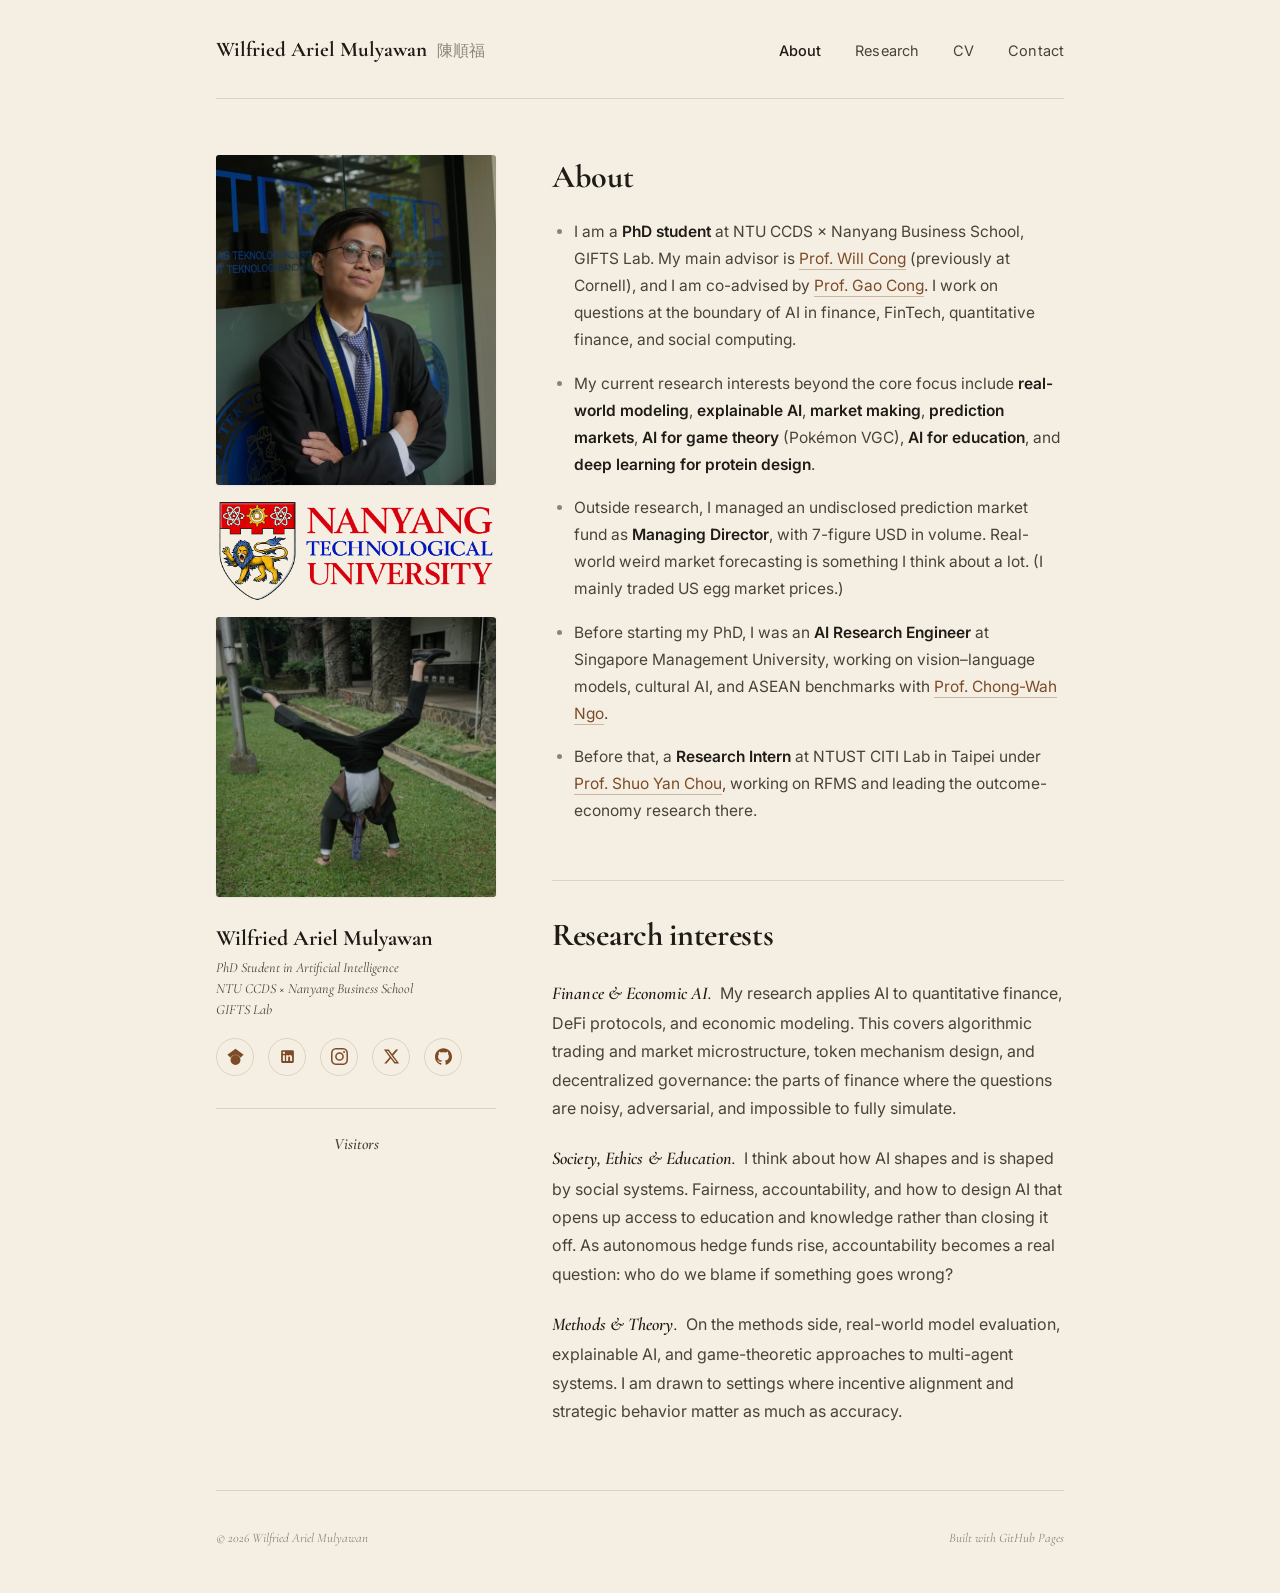
==== commit 64389573: "feat: warm palette redesign + restructured about/research pages About page: - 280px sidebar: face ph" ====
--- a/about.html
+++ b/about.html
@@ -4,16 +4,14 @@
   <meta charset="UTF-8">
   <meta name="viewport" content="width=device-width, initial-scale=1.0">
 
-  <!-- Primary SEO -->
   <title>About · Wilfried Ariel Mulyawan | PhD Student · NTU CCDS · AI in Finance</title>
   <meta name="title" content="About · Wilfried Ariel Mulyawan | PhD Student · NTU CCDS">
-  <meta name="description" content="About Wilfried Ariel Mulyawan (陳順福) — PhD student at NTU CCDS × Nanyang Business School, GIFTS Lab. Background, research interests in AI for finance, economics, and social systems.">
+  <meta name="description" content="About Wilfried Ariel Mulyawan (陳順福). PhD student at NTU CCDS × Nanyang Business School, GIFTS Lab. Background, research interests in AI for finance, economics, and social systems.">
   <meta name="keywords" content="Wilfried Ariel Mulyawan, about, NTU CCDS, GIFTS Lab, AI finance, quantitative finance, ITB, SMU, research interests">
   <meta name="author" content="Wilfried Ariel Mulyawan">
   <meta name="robots" content="index, follow">
   <link rel="canonical" href="https://wilfriedariel.github.io/about.html">
 
-  <!-- Open Graph -->
   <meta property="og:type" content="profile">
   <meta property="og:url" content="https://wilfriedariel.github.io/about.html">
   <meta property="og:title" content="About · Wilfried Ariel Mulyawan | PhD Student · NTU CCDS">
@@ -21,7 +19,6 @@
   <meta property="og:image" content="https://wilfriedariel.github.io/assets/face.jpg">
   <meta property="og:site_name" content="Wilfried Ariel Mulyawan">
 
-  <!-- Twitter Card -->
   <meta name="twitter:card" content="summary_large_image">
   <meta name="twitter:title" content="About · Wilfried Ariel Mulyawan | NTU CCDS">
   <meta name="twitter:description" content="PhD student at NTU CCDS × Nanyang Business School, GIFTS Lab. AI in quantitative finance, DeFi, economics.">
@@ -29,359 +26,370 @@
 
   <link rel="preconnect" href="https://fonts.googleapis.com">
   <link rel="preconnect" href="https://fonts.gstatic.com" crossorigin>
+  <link rel="preload" as="image" href="assets/face.jpg?v=4">
   <link href="https://fonts.googleapis.com/css2?family=Cormorant+Garamond:wght@700&family=Inter:wght@400;500;600;700&display=swap" rel="stylesheet">
-  <link rel="stylesheet" href="style.css?v=11">
+  <link rel="stylesheet" href="style.css?v=29">
   <style>
-    /* ── ABOUT PAGE EXTRAS ───────────────────────── */
+    /* ── ABOUT SECTION: photos left, bullets right ── */
     .about-wrap {
       display: flex;
-      gap: 0;
-      padding: 30px 30px 32px;
-    }
-
-    /* LEFT sidebar */
+      gap: 56px;
+      padding: 56px 0 0;
+      align-items: flex-start;
+    }
+
     .about-sidebar {
-      width: 180px;
+      width: 280px;
       flex-shrink: 0;
-      padding-right: 28px;
-      border-right: 1px solid #EEF2FF;
       display: flex;
       flex-direction: column;
-      align-items: center;
-      text-align: center;
-    }
-
-    .about-photo-wrap {
-      width: 100px;
-      height: 100px;
-      border-radius: 50%;
+      align-items: stretch;
+      text-align: left;
+    }
+
+    .about-photo-stack {
+      display: flex;
+      flex-direction: column;
+      gap: 16px;
+      margin-bottom: 24px;
+    }
+
+    .about-photo-wrap,
+    .about-photo-wrap-sm {
+      width: 280px;
+      border-radius: 3px;
       overflow: hidden;
-      background: linear-gradient(135deg, #3B82F6, #6366F1);
-      margin-bottom: 14px;
-    }
-
-    .about-photo-wrap img {
+      background: var(--bg-2);
+      box-shadow: 0 1px 2px rgba(31, 27, 22, 0.06);
+    }
+
+    .about-photo-wrap   { height: 330px; }
+    .about-photo-wrap-sm { height: 280px; }
+
+    .about-ntu-card {
+      width: 280px;
+      display: flex;
+      align-items: center;
+      justify-content: center;
+    }
+
+    .about-ntu-card img {
+      width: 100%;
+      height: auto;
+      display: block;
+      image-rendering: -webkit-optimize-contrast;
+    }
+
+    .about-photo-wrap img,
+    .about-photo-wrap-sm img {
       width: 100%;
       height: 100%;
       object-fit: cover;
       object-position: center top;
+      display: block;
     }
 
     .about-name {
-      font-family: 'Cormorant Garamond', serif;
-      font-size: 17px;
+      font-family: 'Cormorant Garamond', Georgia, serif;
+      font-size: 22px;
       font-weight: 700;
-      color: #0F172A;
-      line-height: 1.25;
-      margin-bottom: 4px;
+      color: var(--ink);
+      line-height: 1.2;
+      margin-top: 4px;
     }
 
     .about-subtitle {
-      font-size: 10px;
-      color: #64748B;
+      font-family: 'Cormorant Garamond', Georgia, serif;
+      font-size: 14px;
+      font-style: italic;
+      color: var(--ink-2);
       line-height: 1.5;
-      margin-bottom: 14px;
+      margin-top: 6px;
+      margin-bottom: 18px;
     }
 
     .about-links {
       display: flex;
-      gap: 10px;
+      gap: 14px;
+      flex-wrap: wrap;
+      margin-bottom: 24px;
+      align-items: center;
+    }
+
+    .about-link-icon {
+      width: 38px;
+      height: 38px;
+      display: inline-flex;
+      align-items: center;
       justify-content: center;
-      flex-wrap: wrap;
-      margin-bottom: 18px;
-    }
-
-    .about-link-icon {
-      font-size: 10px;
-      font-weight: 700;
-      color: #2563EB;
+      color: var(--link);
       text-decoration: none;
-      padding: 3px 8px;
-      border-radius: 5px;
-      background: #DBEAFE;
-      border: 1px solid #93C5FD;
-      transition: background 0.15s;
-    }
-
-    .about-link-icon:hover { background: #BFDBFE; }
+      background: transparent;
+      border: 1px solid var(--line);
+      border-radius: 50%;
+      padding: 0;
+      transition: color 0.15s, border-color 0.15s, background 0.15s;
+    }
+
+    .about-link-icon svg {
+      width: 17px;
+      height: 17px;
+      fill: currentColor;
+    }
+
+    .about-link-icon:hover {
+      background: var(--bg-2);
+      color: var(--link-2);
+      border-color: var(--link-2);
+    }
 
     .sidebar-logos {
       width: 100%;
-      margin-top: 16px;
-      border-top: 1px solid #EEF2FF;
-      padding-top: 14px;
-      display: flex;
-      flex-direction: column;
-      align-items: center;
-      gap: 10px;
+      margin-top: 8px;
+      border-top: 1px solid var(--line);
+      padding-top: 22px;
+      display: grid;
+      grid-template-columns: 1fr 1fr;
+      gap: 14px;
+    }
+
+    .sidebar-logo-cell {
+      background: var(--bg-2);
+      border: 1px solid var(--line);
+      border-radius: 3px;
+      height: 110px;
+      display: flex;
+      align-items: center;
+      justify-content: center;
+      padding: 14px;
     }
 
     .sidebar-logo-img {
-      width: 110px;
-      height: 60px;
+      max-width: 100%;
+      max-height: 100%;
+      width: auto;
+      height: auto;
       object-fit: contain;
       display: block;
-    }
-
-    .sidebar-globe {
+      image-rendering: -webkit-optimize-contrast;
+    }
+
+    .sidebar-map {
       width: 100%;
-      margin-top: 14px;
-      border-top: 1px solid #EEF2FF;
-      padding-top: 12px;
-    }
-
-    /* RIGHT main content */
+      margin-top: 8px;
+      border-top: 1px solid var(--line);
+      padding-top: 22px;
+      display: flex;
+      flex-direction: column;
+      align-items: center;
+      gap: 8px;
+    }
+
+    .sidebar-map:not(:empty)::before {
+      content: 'Visitors';
+      font-family: 'Cormorant Garamond', Georgia, serif;
+      font-size: 16px;
+      font-style: italic;
+      font-weight: 600;
+      color: var(--ink-2);
+    }
+
     .about-main {
       flex: 1;
       min-width: 0;
-      padding-left: 28px;
-    }
-
-    .about-section {
-      margin-bottom: 28px;
+      padding-top: 4px;
     }
 
     .about-h2 {
-      font-family: 'Cormorant Garamond', serif;
-      font-size: 22px;
+      font-family: 'Cormorant Garamond', Georgia, serif;
+      font-size: 32px;
       font-weight: 700;
-      color: #1E3A8A;
-      margin-bottom: 14px;
-      letter-spacing: 0.2px;
-    }
-
+      color: var(--ink);
+      letter-spacing: -0.3px;
+      margin-bottom: 24px;
+      line-height: 1.1;
+    }
+
+    /* Bullet list — easier scan, warm palette */
     .about-bullets {
       list-style: disc;
-      padding-left: 18px;
+      padding-left: 22px;
     }
 
     .about-bullets li {
-      font-size: 12px;
-      color: #334155;
+      font-size: 15.5px;
+      color: var(--ink-2);
       line-height: 1.75;
-      margin-bottom: 10px;
-    }
+      margin-bottom: 16px;
+    }
+
+    .about-bullets li::marker { color: var(--ink-3); }
+
+    .about-bullets li:last-child { margin-bottom: 0; }
+
+    .about-bullets li strong { color: var(--ink); font-weight: 600; }
 
     .about-bullets li a {
-      color: #2563EB;
+      color: var(--link);
       text-decoration: none;
+      border-bottom: 1px solid rgba(125, 75, 39, 0.35);
+      padding-bottom: 1px;
+      transition: color 0.15s, border-color 0.15s;
+    }
+
+    .about-bullets li a:hover { color: var(--link-2); border-bottom-color: var(--link-2); }
+
+    /* ── RESEARCH INTERESTS — lives inside about-main, below bullets ── */
+    .interests-block {
+      margin-top: 56px;
+      padding-top: 36px;
+      border-top: 1px solid var(--line);
+    }
+
+    .interests-block .about-h2 { margin-bottom: 24px; }
+
+    .interests-para {
+      font-size: 16px;
+      color: var(--ink-2);
+      line-height: 1.78;
+      margin-bottom: 20px;
+      max-width: 720px;
+    }
+
+    .interests-para:last-child { margin-bottom: 0; }
+
+    .interests-para strong {
+      color: var(--ink);
       font-weight: 600;
-    }
-
-    .about-bullets li a:hover { text-decoration: underline; }
-
-    /* Research interest callout */
-    .interest-callout {
-      background: #EFF6FF;
-      border-left: 3px solid #2563EB;
-      border-radius: 0 8px 8px 0;
-      padding: 12px 16px;
-      margin-bottom: 18px;
-    }
-
-    .interest-callout p {
-      font-size: 11.5px;
+      font-family: 'Cormorant Garamond', Georgia, serif;
+      font-size: 18px;
       font-style: italic;
-      color: #1E40AF;
-      line-height: 1.7;
-    }
-
-    /* Research clusters */
-    .interest-cluster {
-      margin-bottom: 16px;
-    }
-
-    .cluster-title {
-      font-size: 11px;
-      font-weight: 800;
-      color: #0F172A;
-      margin-bottom: 5px;
-    }
-
-    .cluster-desc {
-      font-size: 11.5px;
-      color: #475569;
-      line-height: 1.68;
-      margin-bottom: 6px;
-    }
-
-    .cluster-tags {
-      display: flex;
-      gap: 5px;
-      flex-wrap: wrap;
-    }
-
-    @media (max-width: 640px) {
-      .about-wrap { flex-direction: column; padding: 20px; }
-      .about-sidebar {
-        width: 100%;
-        padding-right: 0;
-        border-right: none;
-        border-bottom: 1px solid #EEF2FF;
-        padding-bottom: 20px;
-        margin-bottom: 20px;
+      letter-spacing: 0.1px;
+      margin-right: 4px;
+    }
+
+    @media (max-width: 760px) {
+      .about-wrap {
+        flex-direction: column;
+        gap: 36px;
+        padding: 36px 0 0;
       }
-      .about-main { padding-left: 0; }
+      .about-sidebar { width: 100%; }
+      .about-photo-stack { flex-direction: row; gap: 12px; }
+      .about-photo-wrap, .about-photo-wrap-sm { width: 50%; height: 240px; }
+      .about-h2 { font-size: 26px; }
+      .interests-wrap { padding-top: 52px; margin-top: 52px; }
     }
   </style>
 </head>
 <body>
   <div class="page">
 
-    <!-- ── NAV ─────────────────────────────────────── -->
     <nav>
-      <span class="nav-logo">Wilfried Ariel</span>
+      <a href="index.html" class="nav-logo">Wilfried Ariel Mulyawan <span class="nav-chinese">陳順福</span></a>
       <div class="nav-links">
-        <a href="index.html#about" class="active">About</a>
+        <a href="about.html" class="active">About</a>
         <a href="index.html#research">Research</a>
         <a href="assets/CV_Wilfried_Ariel.pdf" target="_blank" rel="noopener">CV</a>
         <a href="mailto:arielwilfried0@gmail.com">Contact</a>
       </div>
     </nav>
 
-    <!-- ── CARD ─────────────────────────────────────── -->
     <main class="card">
-      <div class="about-wrap">
-
-        <!-- ── SIDEBAR ───────────────────────────────── -->
+
+      <!-- ── ABOUT SECTION: photos + bullets ────────── -->
+      <section class="about-wrap">
         <aside class="about-sidebar">
-          <div class="about-photo-wrap">
-            <img src="assets/face.jpg?v=4" alt="Wilfried Ariel Mulyawan" width="100" height="100" decoding="async">
+
+          <div class="about-photo-stack">
+            <div class="about-photo-wrap">
+              <img src="assets/face.jpg?v=4" alt="Wilfried Ariel Mulyawan" width="280" height="330" fetchpriority="high" decoding="async">
+            </div>
+            <div class="about-ntu-card">
+              <img src="assets/logo-ntu-clean.png" alt="NTU" loading="lazy" decoding="async">
+            </div>
+            <div class="about-photo-wrap-sm">
+              <img src="assets/photo.jpg?v=2" alt="Wilfried Ariel Mulyawan handstand" width="280" height="280" loading="lazy" decoding="async">
+            </div>
           </div>
 
           <div class="about-name">Wilfried Ariel Mulyawan</div>
           <div class="about-subtitle">
-            PhD Student<br>
+            PhD Student in Artificial Intelligence<br>
             NTU CCDS × Nanyang Business School<br>
             GIFTS Lab
           </div>
 
           <div class="about-links">
-            <a href="https://scholar.google.com" target="_blank" rel="noopener" class="about-link-icon">Scholar</a>
-            <a href="cv.html" class="about-link-icon">CV</a>
-            <a href="https://linkedin.com/in/wilfriedariel" target="_blank" rel="noopener" class="about-link-icon">LinkedIn</a>
-            <a href="mailto:arielwilfried0@gmail.com" class="about-link-icon">Email</a>
-          </div>
-
-          <div class="sidebar-logos">
-            <img src="assets/logo-ntu.jpg"   alt="NTU"   class="sidebar-logo-img" loading="lazy" decoding="async" width="110" height="60">
-            <img src="assets/logo-smu.jpg"   alt="SMU"   class="sidebar-logo-img" loading="lazy" decoding="async" width="110" height="60">
-            <img src="assets/logo-ntust.png" alt="NTUST" class="sidebar-logo-img" loading="lazy" decoding="async" width="110" height="60">
-            <img src="assets/logo-itb.png"   alt="ITB"   class="sidebar-logo-img" loading="lazy" decoding="async" width="110" height="60">
-          </div>
-
-          <div class="sidebar-globe" id="globe-wrap" style="min-height:148px;"></div>
+            <a href="https://scholar.google.com" target="_blank" rel="noopener" class="about-link-icon" aria-label="Google Scholar" title="Google Scholar">
+              <svg viewBox="0 0 24 24" aria-hidden="true"><path d="M5.242 13.769L0.5 9.5 12 1l11.5 8.5-4.742 4.269C17.548 11.249 14.978 9.5 12 9.5c-2.977 0-5.548 1.748-6.758 4.269zM12 10a7 7 0 1 0 0 14 7 7 0 0 0 0-14z"/></svg>
+            </a>
+            <a href="https://linkedin.com/in/wilfriedariel" target="_blank" rel="noopener" class="about-link-icon" aria-label="LinkedIn" title="LinkedIn">
+              <svg viewBox="0 0 24 24" aria-hidden="true"><path d="M19 3a2 2 0 0 1 2 2v14a2 2 0 0 1-2 2H5a2 2 0 0 1-2-2V5a2 2 0 0 1 2-2h14m-.5 15.5v-5.3a3.26 3.26 0 0 0-3.26-3.26c-.85 0-1.84.52-2.32 1.3v-1.11h-2.79v8.37h2.79v-4.93c0-.77.62-1.4 1.39-1.4a1.4 1.4 0 0 1 1.4 1.4v4.93h2.79M6.88 8.56a1.68 1.68 0 0 0 1.68-1.68c0-.93-.75-1.69-1.68-1.69a1.69 1.69 0 0 0-1.69 1.69c0 .93.76 1.68 1.69 1.68m1.39 9.94v-8.37H5.5v8.37h2.77z"/></svg>
+            </a>
+            <a href="https://www.instagram.com/wilfriedariel/" target="_blank" rel="noopener" class="about-link-icon" aria-label="Instagram" title="Instagram">
+              <svg viewBox="0 0 24 24" aria-hidden="true"><path d="M12 2.16c3.2 0 3.58.01 4.85.07 1.17.05 1.8.25 2.23.41.56.22.96.48 1.38.9.42.42.68.82.9 1.38.16.42.36 1.06.41 2.23.06 1.27.07 1.65.07 4.85s-.01 3.58-.07 4.85c-.05 1.17-.25 1.8-.41 2.23-.22.56-.48.96-.9 1.38-.42.42-.82.68-1.38.9-.42.16-1.06.36-2.23.41-1.27.06-1.65.07-4.85.07s-3.58-.01-4.85-.07c-1.17-.05-1.8-.25-2.23-.41a3.7 3.7 0 0 1-1.38-.9 3.7 3.7 0 0 1-.9-1.38c-.16-.42-.36-1.06-.41-2.23-.06-1.27-.07-1.65-.07-4.85s.01-3.58.07-4.85c.05-1.17.25-1.8.41-2.23.22-.56.48-.96.9-1.38.42-.42.82-.68 1.38-.9.42-.16 1.06-.36 2.23-.41C8.42 2.17 8.8 2.16 12 2.16M12 0C8.74 0 8.33.01 7.05.07 5.78.13 4.9.33 4.14.63a5.85 5.85 0 0 0-2.13 1.38A5.85 5.85 0 0 0 .63 4.14C.33 4.9.13 5.78.07 7.05.01 8.33 0 8.74 0 12s.01 3.67.07 4.95c.06 1.27.26 2.15.56 2.91.31.79.73 1.46 1.38 2.13.67.65 1.34 1.07 2.13 1.38.76.3 1.64.5 2.91.56C8.33 23.99 8.74 24 12 24s3.67-.01 4.95-.07c1.27-.06 2.15-.26 2.91-.56a5.85 5.85 0 0 0 2.13-1.38c.65-.67 1.07-1.34 1.38-2.13.3-.76.5-1.64.56-2.91.06-1.28.07-1.69.07-4.95s-.01-3.67-.07-4.95c-.06-1.27-.26-2.15-.56-2.91a5.85 5.85 0 0 0-1.38-2.13A5.85 5.85 0 0 0 19.86.63c-.76-.3-1.64-.5-2.91-.56C15.67.01 15.26 0 12 0zm0 5.84A6.16 6.16 0 1 0 12 18.16 6.16 6.16 0 0 0 12 5.84zm0 10.16a4 4 0 1 1 0-8 4 4 0 0 1 0 8zm6.41-11.85a1.44 1.44 0 1 0 0 2.88 1.44 1.44 0 0 0 0-2.88z"/></svg>
+            </a>
+            <!-- X (Twitter) — replace href with your X profile URL -->
+            <a href="#" target="_blank" rel="noopener" class="about-link-icon" aria-label="X (Twitter)" title="X">
+              <svg viewBox="0 0 24 24" aria-hidden="true"><path d="M18.244 2.25h3.308l-7.227 8.26 8.502 11.24H16.17l-5.214-6.817L4.99 21.75H1.68l7.73-8.835L1.254 2.25H8.08l4.713 6.231zm-1.161 17.52h1.833L7.084 4.126H5.117z"/></svg>
+            </a>
+            <!-- GitHub — replace href with your GitHub profile URL -->
+            <a href="#" target="_blank" rel="noopener" class="about-link-icon" aria-label="GitHub" title="GitHub">
+              <svg viewBox="0 0 24 24" aria-hidden="true"><path d="M12 .297c-6.63 0-12 5.373-12 12 0 5.303 3.438 9.8 8.205 11.385.6.113.82-.258.82-.577 0-.285-.01-1.04-.015-2.04-3.338.724-4.042-1.61-4.042-1.61-.546-1.387-1.333-1.756-1.333-1.756-1.089-.745.083-.729.083-.729 1.205.084 1.838 1.236 1.838 1.236 1.07 1.835 2.809 1.305 3.495.998.108-.776.417-1.305.76-1.605-2.665-.3-5.466-1.332-5.466-5.93 0-1.31.465-2.38 1.235-3.22-.135-.303-.54-1.523.105-3.176 0 0 1.005-.322 3.3 1.23.96-.267 1.98-.4 3-.405 1.02.005 2.04.138 3 .405 2.28-1.552 3.285-1.23 3.285-1.23.645 1.653.24 2.873.12 3.176.765.84 1.23 1.91 1.23 3.22 0 4.61-2.805 5.625-5.475 5.92.42.36.81 1.096.81 2.22 0 1.606-.015 2.896-.015 3.286 0 .315.21.69.825.57C20.565 22.092 24 17.592 24 12.297c0-6.627-5.373-12-12-12"/></svg>
+            </a>
+          </div>
+
+          <!-- Visitor map (MapMyVisitors interactive widget) -->
+          <div class="sidebar-map" id="visitor-map">
+            <script type="text/javascript" id="mapmyvisitors" src="//mapmyvisitors.com/map.js?d=P5CGpXgZ1azLfrJNoP6b26QXZT2igoppWJTuP63-s3I&cl=f5efe3&w=a"></script>
+          </div>
         </aside>
 
-        <!-- ── MAIN ──────────────────────────────────── -->
         <div class="about-main">
-
-          <div class="about-section">
-            <div class="about-h2">About Me</div>
-            <ul class="about-bullets">
-              <li>
-                I am a <strong>PhD student</strong> at <strong>NTU CCDS × Nanyang Business School</strong>, GIFTS Lab. My advisors are
-                <a href="https://www.linwilliamcong.com/" target="_blank" rel="noopener">Prof. Will Cong</a> (previously at Cornell) and
-                <a href="https://personal.ntu.edu.sg/gaocong/" target="_blank" rel="noopener">Prof. Gao Cong</a>.
-                I work on questions at the boundary of quantitative finance, decentralized finance, and AI.
-              </li>
-              <li>
-                Before starting my PhD, I was an <strong>AI Research Engineer</strong> at Singapore Management University, working on vision-language models, cultural AI, and ASEAN benchmarks with
-                <a href="https://scholar.google.com/citations?user=HM39HrUAAAAJ&hl=en" target="_blank" rel="noopener">Prof. Chong-Wah Ngo</a>.
-                Before that, a <strong>Research Intern</strong> at NTUST CITI Lab in Taipei under
-                <a href="https://scholar.google.com/citations?user=FBH93t0AAAAJ&hl=en" target="_blank" rel="noopener">Prof. Shuo Yan Chou</a>,
-                working on RFMS and outcome economy systems.
-              </li>
-              <li>
-                I did my undergraduate at <strong>Institut Teknologi Bandung</strong>. My thesis was on building ML-based trading strategies for Indonesia's LQ45 index, covering signal design, feature engineering, and systematic backtesting.
-              </li>
-              <li>
-                Outside of research, I managed an undisclosed prediction market fund as <strong>Managing Director</strong>, with 7-figure USD in volume. Real-world market forecasting is something I think about a lot.
-              </li>
-            </ul>
-          </div>
-
-          <div class="about-section">
-            <div class="about-h2">Research Interests</div>
-
-            <div class="interest-callout">
-              <p>I build AI systems that sit at the junction of financial markets, economic mechanisms, and social systems. Deployability and interpretability matter as much to me as the math.</p>
-            </div>
-
-            <div class="interest-cluster">
-              <div class="cluster-title">Finance & Economic AI</div>
-              <div class="cluster-desc">
-                I study how AI can be applied to quantitative finance, DeFi protocols, and economic modeling. This covers algorithmic trading and market microstructure, token mechanism design, and decentralized governance.
-              </div>
-              <div class="cluster-tags">
-                <span class="tag blue">FinTech AI</span>
-                <span class="tag blue">Quantitative Finance</span>
-                <span class="tag blue">AI for Economics</span>
-                <span class="tag blue">Decentralized Finance</span>
-              </div>
-            </div>
-
-            <div class="interest-cluster">
-              <div class="cluster-title">Society, Ethics & Education</div>
-              <div class="cluster-desc">
-                I am interested in how AI shapes and is shaped by social systems. This includes questions of fairness, accountability, and how to design AI that opens up access to education and knowledge rather than closing it off.
-              </div>
-              <div class="cluster-tags">
-                <span class="tag green">AI Ethics</span>
-                <span class="tag green">AI for Education</span>
-                <span class="tag green">Social Computing</span>
-              </div>
-            </div>
-
-            <div class="interest-cluster">
-              <div class="cluster-title">Methods & Theory</div>
-              <div class="cluster-desc">
-                On the methods side, I work on real-world model evaluation, explainable AI, and game-theoretic approaches to multi-agent systems. I am particularly drawn to settings where incentive alignment and strategic behavior matter.
-              </div>
-              <div class="cluster-tags">
-                <span class="tag red">Real-World Models</span>
-                <span class="tag red">Explainable AI</span>
-                <span class="tag red">AI in Game Theory</span>
-              </div>
-            </div>
-
+          <h2 class="about-h2">About</h2>
+          <ul class="about-bullets">
+            <li>
+              I am a <strong>PhD student</strong> at NTU CCDS × Nanyang Business School, GIFTS Lab. My main advisor is <a href="https://www.linwilliamcong.com/" target="_blank" rel="noopener">Prof. Will Cong</a> (previously at Cornell), and I am co-advised by <a href="https://personal.ntu.edu.sg/gaocong/" target="_blank" rel="noopener">Prof. Gao Cong</a>. I work on questions at the boundary of AI in finance, FinTech, quantitative finance, and social computing.
+            </li>
+            <li>
+              My current research interests beyond the core focus include <strong>real-world modeling</strong>, <strong>explainable AI</strong>, <strong>market making</strong>, <strong>prediction markets</strong>, <strong>AI for game theory</strong> (Pokémon VGC), <strong>AI for education</strong>, and <strong>deep learning for protein design</strong>.
+            </li>
+            <li>
+              Outside research, I managed an undisclosed prediction market fund as <strong>Managing Director</strong>, with 7-figure USD in volume. Real-world weird market forecasting is something I think about a lot. (I mainly traded US egg market prices.)
+            </li>
+            <li>
+              Before starting my PhD, I was an <strong>AI Research Engineer</strong> at Singapore Management University, working on vision–language models, cultural AI, and ASEAN benchmarks with <a href="https://scholar.google.com/citations?user=HM39HrUAAAAJ&hl=en" target="_blank" rel="noopener">Prof. Chong-Wah Ngo</a>.
+            </li>
+            <li>
+              Before that, a <strong>Research Intern</strong> at NTUST CITI Lab in Taipei under <a href="https://scholar.google.com/citations?user=FBH93t0AAAAJ&hl=en" target="_blank" rel="noopener">Prof. Shuo Yan Chou</a>, working on RFMS and leading the outcome-economy research there.
+            </li>
+          </ul>
+
+          <div class="interests-block">
+            <h2 class="about-h2">Research interests</h2>
+
+            <p class="interests-para">
+              <strong>Finance &amp; Economic AI.</strong> My research applies AI to quantitative finance, DeFi protocols, and economic modeling. This covers algorithmic trading and market microstructure, token mechanism design, and decentralized governance: the parts of finance where the questions are noisy, adversarial, and impossible to fully simulate.
+            </p>
+
+            <p class="interests-para">
+              <strong>Society, Ethics &amp; Education.</strong> I think about how AI shapes and is shaped by social systems. Fairness, accountability, and how to design AI that opens up access to education and knowledge rather than closing it off. As autonomous hedge funds rise, accountability becomes a real question: who do we blame if something goes wrong?
+            </p>
+
+            <p class="interests-para">
+              <strong>Methods &amp; Theory.</strong> On the methods side, real-world model evaluation, explainable AI, and game-theoretic approaches to multi-agent systems. I am drawn to settings where incentive alignment and strategic behavior matter as much as accuracy.
+            </p>
           </div>
 
         </div>
-      </div>
-
-      <!-- ── FOOTER ─────────────────────────────────── -->
+      </section>
+
       <footer>
         <span>© 2026 Wilfried Ariel Mulyawan</span>
         <span>Built with GitHub Pages</span>
       </footer>
     </main>
   </div>
-  <script>
-  (function(){
-    var wrap = document.getElementById('globe-wrap');
-    if (!wrap) return;
-    var loaded = false;
-    var load = function(){
-      if (loaded) return; loaded = true;
-      var s = document.createElement('script');
-      s.async = true;
-      s.src = '//mapmyvisitors.com/globe.js?d=dzOnjBhbydRZWBNbs8cArqInT0p_pQ18tftR1NO_Dzg&cl=ffffff&w=148';
-      s.onload = function(){
-        var a = document.getElementById('mmvst_a');
-        if (a) a.href = 'https://mapmyvisitors.com/web/d/dzOnjBhbydRZWBNbs8cArqInT0p_pQ18tftR1NO_Dzg';
-      };
-      wrap.appendChild(s);
-    };
-    if ('IntersectionObserver' in window) {
-      var io = new IntersectionObserver(function(entries){
-        entries.forEach(function(e){ if (e.isIntersecting) { load(); io.disconnect(); } });
-      }, { rootMargin: '200px' });
-      io.observe(wrap);
-    } else {
-      window.addEventListener('load', load);
-    }
-  })();
-  </script>
 </body>
 </html>
--- a/style.css
+++ b/style.css
@@ -1,5 +1,5 @@
 /* ═══════════════════════════════════════════
-   ANDREW NG-STYLE — WHITE + COOL BLUE PALETTE
+   WARM ACADEMIC — cream paper, ink, rust accent
 ═══════════════════════════════════════════ */
 *, *::before, *::after {
   box-sizing: border-box;
@@ -10,16 +10,14 @@
 html { scroll-behavior: smooth; }
 
 :root {
-  --bg:        #FFFFFF;
-  --ink:       #0F0F23;
-  --ink-2:     #3A3A4A;
-  --ink-3:     #8A8A9A;
-  --line:      #E8E8EC;
-  --tint:      #F6F6F8;
-  --blue-1:    #E8F2FA;
-  --blue-2:    #D0E8F7;
-  --blue-3:    #B8DAF0;
-  --link:      #1F3A5F;
+  --bg:        #F5EFE3;  /* cream paper */
+  --bg-2:      #FAF6EC;  /* lighter cream for subtle blocks */
+  --ink:       #1F1B16;  /* warm near-black */
+  --ink-2:     #4A4239;  /* body text */
+  --ink-3:     #8C8377;  /* muted */
+  --line:      #DDD2BD;  /* warm hairline */
+  --link:      #7D4B27;  /* rust / warm brown */
+  --link-2:    #5A2E13;  /* darker hover */
 }
 
 body {
@@ -29,15 +27,17 @@
   min-height: 100vh;
   -webkit-font-smoothing: antialiased;
   text-rendering: optimizeLegibility;
-  font-size: 15px;
-  line-height: 1.65;
-}
+  font-size: 16px;
+  line-height: 1.7;
+}
+
+::selection { background: #E8D5B0; color: var(--ink); }
 
 /* ───────── Page wrapper ───────── */
 .page {
-  max-width: 960px;
+  max-width: 920px;
   margin: 0 auto;
-  padding: 0 32px;
+  padding: 0 36px;
 }
 
 .card {
@@ -51,44 +51,60 @@
 nav {
   display: flex;
   justify-content: space-between;
-  align-items: center;
-  padding: 28px 0;
+  align-items: baseline;
+  padding: 32px 0 30px;
   border-bottom: 1px solid var(--line);
   margin-bottom: 0;
 }
 
 .nav-logo {
   font-family: 'Cormorant Garamond', Georgia, serif;
-  font-size: 20px;
+  font-size: 21px;
   font-weight: 700;
   color: var(--ink);
   letter-spacing: 0;
+  text-decoration: none;
+  display: inline-flex;
+  align-items: baseline;
+  gap: 10px;
+}
+
+.nav-logo .nav-chinese {
+  font-family: 'Cormorant Garamond', Georgia, serif;
+  font-size: 16px;
+  font-weight: 400;
+  color: var(--ink-3);
 }
 
 .nav-links {
   display: flex;
-  gap: 32px;
+  gap: 34px;
   background: transparent;
   border: none;
   padding: 0;
 }
 
 .nav-links a {
-  font-size: 14px;
+  font-size: 14.5px;
   color: var(--ink-2);
-  font-weight: 500;
+  font-weight: 400;
   text-decoration: none;
   transition: color 0.15s;
-}
-
-.nav-links a:hover,
-.nav-links a.active { color: var(--ink); }
+  letter-spacing: 0.1px;
+}
+
+.nav-links a:hover { color: var(--link); }
+
+.nav-links a.active {
+  color: var(--ink);
+  font-weight: 500;
+}
 
 /* ───────── Hero ───────── */
 .hero {
-  padding: 72px 0 56px;
-  display: flex;
-  gap: 60px;
+  padding: 80px 0 64px;
+  display: flex;
+  gap: 64px;
   align-items: flex-start;
   border-bottom: none;
 }
@@ -98,26 +114,28 @@
 .photo-stack {
   display: flex;
   flex-direction: column;
-  gap: 16px;
+  gap: 18px;
   flex-shrink: 0;
   width: 280px;
 }
 
 .photo-wrap {
   width: 280px;
-  height: 320px;
-  border-radius: 4px;
+  height: 330px;
+  border-radius: 3px;
   flex-shrink: 0;
   overflow: hidden;
-  background: var(--tint);
+  background: var(--bg-2);
+  box-shadow: 0 1px 2px rgba(31, 27, 22, 0.06);
 }
 
 .photo-wrap-sm {
   width: 280px;
-  height: 200px;
-  border-radius: 4px;
+  height: 210px;
+  border-radius: 3px;
   overflow: hidden;
-  background: var(--tint);
+  background: var(--bg-2);
+  box-shadow: 0 1px 2px rgba(31, 27, 22, 0.06);
 }
 
 .photo {
@@ -132,244 +150,262 @@
   width: 100%; height: 100%;
   align-items: center; justify-content: center;
   font-family: 'Cormorant Garamond', Georgia, serif;
-  font-size: 100px; font-weight: 700; color: #fff;
+  font-size: 100px; font-weight: 700; color: var(--bg);
+  background: var(--ink);
 }
 
 .name {
   font-family: 'Cormorant Garamond', Georgia, serif;
-  font-size: 52px;
+  font-size: 56px;
   font-weight: 700;
   color: var(--ink);
-  letter-spacing: -0.5px;
+  letter-spacing: -0.4px;
   line-height: 1.05;
 }
 
 .chinese {
   font-family: 'Cormorant Garamond', Georgia, serif;
   font-weight: 400;
-  font-size: 26px;
+  font-size: 28px;
   color: var(--ink-3);
-  margin-left: 14px;
+  margin-left: 16px;
   vertical-align: middle;
 }
 
-.title-line { margin-top: 12px; }
+.title-line { margin-top: 14px; }
 
 .title-text {
-  font-size: 14.5px;
-  font-weight: 500;
+  font-size: 15px;
+  font-weight: 400;
   color: var(--ink-2);
+  font-style: italic;
+  font-family: 'Cormorant Garamond', Georgia, serif;
+  font-size: 18px;
 }
 
 .hero-affil { display: none; }
 
 .bio {
-  font-size: 15.5px;
+  font-size: 16px;
   color: var(--ink-2);
-  margin-top: 22px;
-  line-height: 1.72;
-  max-width: 580px;
-}
-
-.bio + .bio { margin-top: 14px; }
+  margin-top: 24px;
+  line-height: 1.75;
+  max-width: 600px;
+}
+
+.bio + .bio { margin-top: 16px; }
 
 .bio a {
   color: var(--link);
   text-decoration: none;
-  border-bottom: 1px solid var(--blue-3);
+  border-bottom: 1px solid rgba(125, 75, 39, 0.35);
   padding-bottom: 1px;
-}
-
-.bio a:hover { border-bottom-color: var(--link); }
-
-/* ───────── Tags ───────── */
+  transition: border-color 0.15s, color 0.15s;
+}
+
+.bio a:hover { color: var(--link-2); border-bottom-color: var(--link-2); }
+
+/* ───────── Tags (warm, used only on about page) ───────── */
 .tags {
   display: flex;
-  gap: 7px;
+  gap: 8px;
   flex-wrap: wrap;
-  margin-top: 26px;
+  margin-top: 0;
 }
 
 .tag {
-  font-size: 11px;
-  padding: 5px 12px;
-  border-radius: 3px;
+  font-size: 12px;
+  padding: 4px 10px;
+  border-radius: 2px;
   font-weight: 500;
   letter-spacing: 0.1px;
-}
-
-.tag.blue   { background: var(--blue-1); color: var(--ink); border: 1px solid var(--blue-2); }
-.tag.green  { background: #E8F2EC; color: var(--ink); border: 1px solid #C9E0D3; }
-.tag.purple { background: #ECE8F4; color: var(--ink); border: 1px solid #D8D2E7; }
-.tag.red    { background: #F4E8E8; color: var(--ink); border: 1px solid #E7D2D2; }
+  background: var(--bg-2);
+  color: var(--ink-2);
+  border: 1px solid var(--line);
+}
+
+.tag.blue, .tag.green, .tag.purple, .tag.red {
+  background: var(--bg-2);
+  color: var(--ink-2);
+  border: 1px solid var(--line);
+}
 
 /* ───────── Social links row ───────── */
 .links {
   display: flex;
-  gap: 24px;
-  margin-top: 28px;
+  gap: 26px;
+  margin-top: 32px;
   flex-wrap: wrap;
   align-items: center;
 }
 
 .link {
+  font-size: 14.5px;
+  color: var(--link);
+  font-weight: 500;
+  text-decoration: none;
+  border-bottom: 1px solid rgba(125, 75, 39, 0.35);
+  padding-bottom: 1px;
+  transition: border-color 0.15s, color 0.15s;
+}
+
+.link:hover { color: var(--link-2); border-bottom-color: var(--link-2); }
+
+.link-btn {
+  background: var(--ink);
+  color: var(--bg) !important;
+  padding: 8px 18px;
+  border-radius: 2px;
+  border: none;
+  text-decoration: none !important;
+  font-size: 13.5px;
+  border-bottom: none;
+}
+
+.link-btn:hover { background: var(--link-2); border-bottom-color: transparent !important; }
+
+/* ───────── Sections ───────── */
+.body-cols {
+  display: flex;
+  gap: 56px;
+  align-items: flex-start;
+  border-top: 1px solid var(--line);
+  margin-top: 20px;
+  padding: 68px 0 0;
+}
+
+.body-cols.hero-less {
+  border-top: none;
+  margin-top: 0;
+  padding-top: 56px;
+}
+
+.col-left { flex: 1; min-width: 0; padding-right: 0; border-right: none; }
+.col-right { width: 100%; flex-shrink: 0; padding-left: 0; margin-top: 0; }
+
+/* Research-page sidebar: SMU / NTUST / ITB logos stacked */
+.research-sidebar {
+  width: 140px;
+  flex-shrink: 0;
+  display: flex;
+  flex-direction: column;
+  gap: 14px;
+  position: static;
+  border-left: 2px solid var(--link);
+  padding-left: 22px;
+}
+
+.research-logo-cell {
+  background: transparent;
+  border: none;
+  border-radius: 0;
+  height: 90px;
+  display: flex;
+  align-items: center;
+  justify-content: center;
+  padding: 0;
+}
+
+.research-logo-cell img {
+  max-width: 100%;
+  max-height: 100%;
+  width: auto;
+  height: auto;
+  object-fit: contain;
+  image-rendering: -webkit-optimize-contrast;
+}
+
+.section-title {
+  font-family: 'Cormorant Garamond', Georgia, serif;
+  font-size: 34px;
+  font-weight: 700;
+  color: var(--ink);
+  letter-spacing: -0.4px;
+  margin-bottom: 32px;
+  line-height: 1.1;
+}
+
+.section { margin-bottom: 72px; }
+.section:last-child { margin-bottom: 0; }
+
+/* ───────── Publications ───────── */
+.pub {
+  padding: 26px 0;
+  border-radius: 0;
+  margin-bottom: 0;
+  border-bottom: 1px solid var(--line);
+}
+
+.pub:last-child { border-bottom: none; padding-bottom: 0; }
+.pub:first-child { padding-top: 0; }
+
+.pub.featured, .pub.muted { background: transparent; border-left: none; padding-left: 0; }
+
+.pub-title {
+  font-family: 'Cormorant Garamond', Georgia, serif;
+  font-size: 22px;
+  font-weight: 700;
+  color: var(--ink);
+  line-height: 1.3;
+  letter-spacing: -0.2px;
+}
+
+.pub.muted .pub-title { font-weight: 700; color: var(--ink-2); }
+
+.pub-authors {
+  font-size: 14.5px;
+  color: var(--ink-2);
+  margin-top: 8px;
+  line-height: 1.55;
+  font-style: italic;
+}
+
+.pub.muted .pub-authors { color: var(--ink-3); }
+
+.pub-meta {
+  display: flex; gap: 16px; margin-top: 14px;
+  align-items: center; flex-wrap: wrap;
+}
+
+.badge {
+  font-size: 11px;
+  padding: 3px 9px;
+  border-radius: 2px;
+  font-weight: 600;
+  letter-spacing: 0.5px;
+  text-transform: uppercase;
+}
+
+.badge.blue-solid { background: var(--ink); color: var(--bg); }
+.badge.yellow     { background: var(--bg-2); color: var(--ink-2); border: 1px solid var(--line); }
+
+.pub-link {
   font-size: 14px;
   color: var(--link);
   font-weight: 500;
   text-decoration: none;
-  border-bottom: 1px solid var(--blue-3);
-  padding-bottom: 1px;
-  transition: border-color 0.15s;
-}
-
-.link:hover { border-bottom-color: var(--link); }
-
-.link-btn {
-  background: var(--ink);
-  color: #fff !important;
-  padding: 8px 16px;
-  border-radius: 3px;
-  border: none;
-  text-decoration: none !important;
-  font-size: 13px;
-  border-bottom: none;
-}
-
-.link-btn:hover { background: #2A2A3A; border-bottom-color: transparent !important; }
-
-/* ───────── Section blocks ───────── */
-.body-cols {
-  display: block;
-  padding: 0;
-  gap: 0;
-  border-top: 1px solid var(--line);
-  margin-top: 16px;
-  padding-top: 60px;
-}
-
-.col-left { flex: none; min-width: 0; padding-right: 0; border-right: none; }
-.col-right { width: 100%; flex-shrink: 0; padding-left: 0; margin-top: 60px; }
-
-.section-title {
-  font-family: 'Cormorant Garamond', Georgia, serif;
-  font-size: 30px;
-  font-style: normal;
-  font-weight: 700;
-  color: var(--ink);
-  letter-spacing: -0.3px;
-  margin-bottom: 28px;
-}
-
-.section { margin-bottom: 60px; }
-
-/* ───────── Affiliations grid (Andrew Ng-style companies cards) ───────── */
-.affil-grid {
-  display: grid;
-  grid-template-columns: repeat(2, 1fr);
-  gap: 16px;
-  margin-top: 0;
-}
-
-.affil-card {
-  background: var(--blue-1);
-  border: 1px solid var(--blue-2);
-  border-radius: 6px;
-  padding: 22px 22px 20px;
-  display: flex;
-  flex-direction: column;
-  gap: 12px;
-}
-
-.affil-card.tint { background: var(--tint); border-color: var(--line); }
-
-.affil-logo {
-  width: 110px;
-  height: 50px;
-  display: flex;
-  align-items: center;
-}
-
-.affil-logo img {
-  max-width: 100%;
-  max-height: 100%;
-  object-fit: contain;
-  image-rendering: -webkit-optimize-contrast;
-}
-
-.affil-role {
-  font-size: 14px;
-  font-weight: 600;
-  color: var(--ink);
-  line-height: 1.35;
-}
-
-.affil-org {
-  font-size: 12.5px;
-  color: var(--ink-2);
-  margin-top: -8px;
-}
-
-.affil-desc {
-  font-size: 13px;
-  color: var(--ink-2);
-  line-height: 1.6;
-}
-
-/* ───────── Publications ───────── */
-.pub {
-  padding: 22px 0;
-  border-radius: 0;
-  margin-bottom: 0;
-  border-bottom: 1px solid var(--line);
-}
-
-.pub:last-child { border-bottom: none; }
-.pub.featured, .pub.muted { background: transparent; border-left: none; padding-left: 0; }
-
-.pub-title { font-size: 15.5px; font-weight: 600; color: var(--ink); line-height: 1.4; }
-.pub.muted .pub-title { font-weight: 600; color: var(--ink-2); }
-
-.pub-authors { font-size: 13px; color: var(--ink-3); margin-top: 6px; line-height: 1.5; }
-.pub.muted .pub-authors { color: var(--ink-3); }
-
-.pub-meta {
-  display: flex; gap: 12px; margin-top: 12px;
-  align-items: center; flex-wrap: wrap;
-}
-
-.badge {
-  font-size: 10px; padding: 3px 9px; border-radius: 3px;
-  font-weight: 700; letter-spacing: 0.3px;
-}
-
-.badge.blue-solid { background: var(--ink); color: #fff; }
-.badge.yellow     { background: var(--tint); color: var(--ink-2); border: 1px solid var(--line); }
-
-.pub-link {
-  font-size: 13px; color: var(--link); font-weight: 500;
-  text-decoration: none; border-bottom: 1px solid var(--blue-3);
-}
-.pub-link:hover { border-bottom-color: var(--link); }
-
-/* ───────── Experience ───────── */
+  border-bottom: 1px solid rgba(125, 75, 39, 0.35);
+}
+.pub-link:hover { color: var(--link-2); border-bottom-color: var(--link-2); }
+
+/* ───────── Experience (kept for about.html) ───────── */
 .exp-item {
-  display: flex; gap: 22px;
+  display: flex; gap: 24px;
   align-items: flex-start;
-  margin-bottom: 0;
   padding: 22px 0;
   border-bottom: 1px solid var(--line);
 }
 .exp-item:last-child { border-bottom: none; }
 
 .exp-logo {
-  width: 100px; height: 70px;
+  width: 90px; height: 60px;
   display: flex; align-items: center; justify-content: center;
-  flex-shrink: 0; background: var(--tint);
-  border-radius: 4px;
+  flex-shrink: 0; background: var(--bg-2);
+  border-radius: 2px; padding: 8px;
 }
 
 .exp-logo img {
-  max-width: 80%; max-height: 80%;
+  max-width: 100%; max-height: 100%;
   object-fit: contain;
   image-rendering: -webkit-optimize-contrast;
 }
@@ -379,27 +415,29 @@
   letter-spacing: -0.3px; color: var(--ink-2);
 }
 
-.exp-role { font-size: 14.5px; font-weight: 600; color: var(--ink); line-height: 1.4; }
-.exp-item.faded   .exp-role { font-weight: 500; color: var(--ink-2); }
-.exp-item.fainter .exp-role { font-weight: 500; color: var(--ink-3); }
-
-.exp-detail { font-size: 13px; color: var(--ink-2); margin-top: 5px; line-height: 1.5; }
+.exp-role {
+  font-family: 'Cormorant Garamond', Georgia, serif;
+  font-size: 18px; font-weight: 700; color: var(--ink);
+  line-height: 1.3;
+}
+.exp-item.faded   .exp-role { color: var(--ink-2); }
+.exp-item.fainter .exp-role { color: var(--ink-3); }
+
+.exp-detail { font-size: 13.5px; color: var(--ink-2); margin-top: 5px; line-height: 1.55; font-style: italic; }
 .exp-item.faded   .exp-detail { color: var(--ink-3); }
-.exp-item.fainter .exp-detail { color: var(--ink-3); }
-
-.exp-advisor { font-size: 13px; color: var(--ink-3); margin-top: 7px; }
+
+.exp-advisor { font-size: 13.5px; color: var(--ink-3); margin-top: 7px; }
 .exp-advisor a {
   color: var(--link); text-decoration: none; font-weight: 500;
-  border-bottom: 1px solid var(--blue-3);
-}
-.exp-advisor a:hover { border-bottom-color: var(--link); }
-
-/* ───────── Recent news ───────── */
+  border-bottom: 1px solid rgba(125, 75, 39, 0.35);
+}
+.exp-advisor a:hover { color: var(--link-2); border-bottom-color: var(--link-2); }
+
+/* ───────── Recent news (newsroom-style) ───────── */
 .news-item {
-  display: flex; gap: 20px;
+  display: flex; gap: 28px;
   align-items: baseline;
-  margin-bottom: 0;
-  padding: 18px 0;
+  padding: 22px 0;
   border-top: 1px solid var(--line);
 }
 .news-item.first { border-top: none; padding-top: 0; }
@@ -407,14 +445,16 @@
 
 .news-date {
   display: inline-block;
-  font-size: 11.5px;
+  font-family: 'Cormorant Garamond', Georgia, serif;
+  font-size: 16px;
   font-weight: 600;
-  text-transform: uppercase;
-  letter-spacing: 0.6px;
+  font-style: italic;
+  text-transform: none;
+  letter-spacing: 0;
   padding: 0;
   background: transparent !important;
   border-radius: 0;
-  width: 90px;
+  width: 110px;
   flex-shrink: 0;
   color: var(--ink-3);
   margin-bottom: 0;
@@ -422,147 +462,180 @@
 
 .news-date.blue, .news-date.purple, .news-date.muted { color: var(--ink-3); }
 
-.news-text { font-size: 14px; color: var(--ink); line-height: 1.6; flex: 1; }
+.news-text { font-size: 15.5px; color: var(--ink); line-height: 1.65; flex: 1; }
 .news-text em { font-style: italic; }
 .news-text strong { color: var(--ink); font-weight: 600; }
 
-/* ───────── Globe widget ───────── */
+/* ───────── Visitors globe ───────── */
 .clustr-wrap {
-  margin-top: 56px;
+  margin-top: 64px;
   border-top: 1px solid var(--line);
-  padding-top: 32px;
+  padding-top: 36px;
   display: flex;
   flex-direction: column;
   align-items: center;
-  gap: 8px;
+  gap: 10px;
   cursor: pointer;
 }
 
-.clustr-wrap::before {
+.clustr-wrap:not(:empty)::before {
   content: 'Visitors';
   font-family: 'Cormorant Garamond', Georgia, serif;
-  font-size: 18px;
+  font-size: 20px;
   font-weight: 600;
+  font-style: italic;
   color: var(--ink-2);
 }
+
 
 /* ───────── Footer ───────── */
 footer {
   border-top: 1px solid var(--line);
-  padding: 32px 0 40px;
+  padding: 36px 0 44px;
   display: flex;
   justify-content: space-between;
   align-items: center;
   background: transparent;
-  font-size: 12.5px;
+  font-size: 13px;
   color: var(--ink-3);
-  margin-top: 56px;
+  margin-top: 64px;
+  font-style: italic;
+  font-family: 'Cormorant Garamond', Georgia, serif;
 }
 
 footer a { color: var(--ink-3); text-decoration: none; }
-footer a:hover { color: var(--ink); }
+footer a:hover { color: var(--link); }
 
 /* ───────── CV page ───────── */
-.cv-wrap { padding: 56px 0 40px; max-width: 780px; }
-
-.cv-header { border-bottom: 1px solid var(--line); padding-bottom: 24px; margin-bottom: 40px; }
+.cv-wrap { padding: 64px 0 44px; max-width: 760px; }
+
+.cv-header { border-bottom: 1px solid var(--line); padding-bottom: 28px; margin-bottom: 44px; }
 
 .cv-name {
   font-family: 'Cormorant Garamond', Georgia, serif;
-  font-size: 48px; font-weight: 700;
+  font-size: 52px; font-weight: 700;
   color: var(--ink); letter-spacing: -0.4px; line-height: 1.05;
 }
 
-.cv-tagline { font-size: 14.5px; color: var(--ink-2); font-weight: 500; margin-top: 10px; }
+.cv-tagline {
+  font-size: 17px; color: var(--ink-2);
+  font-family: 'Cormorant Garamond', Georgia, serif;
+  font-weight: 400; font-style: italic;
+  margin-top: 10px;
+}
 
 .cv-contact {
-  font-size: 13px; color: var(--ink-3); margin-top: 14px;
-  display: flex; gap: 22px; flex-wrap: wrap;
+  font-size: 13.5px; color: var(--ink-3); margin-top: 16px;
+  display: flex; gap: 24px; flex-wrap: wrap;
 }
 
 .cv-contact a {
   color: var(--link); text-decoration: none; font-weight: 500;
-  border-bottom: 1px solid var(--blue-3);
-}
-.cv-contact a:hover { border-bottom-color: var(--link); }
-
-.cv-section { margin-bottom: 44px; }
+  border-bottom: 1px solid rgba(125, 75, 39, 0.35);
+}
+.cv-contact a:hover { color: var(--link-2); border-bottom-color: var(--link-2); }
+
+.cv-section { margin-bottom: 52px; }
 
 .cv-section-title {
   font-family: 'Cormorant Garamond', Georgia, serif;
-  font-size: 26px; font-weight: 700;
+  font-size: 28px; font-weight: 700;
   color: var(--ink); border-bottom: none;
-  padding-bottom: 0; margin-bottom: 22px;
+  padding-bottom: 0; margin-bottom: 24px;
   letter-spacing: -0.2px;
 }
 
 .cv-entry {
-  display: flex; gap: 24px;
-  margin-bottom: 0;
-  padding: 18px 0;
+  display: flex; gap: 28px;
+  padding: 22px 0;
   border-bottom: 1px solid var(--line);
 }
-.cv-entry:last-child { border-bottom: none; }
+.cv-entry:last-child { border-bottom: none; padding-bottom: 0; }
+.cv-entry:first-child { padding-top: 0; }
 
 .cv-year {
-  font-size: 12px; color: var(--ink-3); font-weight: 600;
-  width: 95px; flex-shrink: 0; padding-top: 3px;
-  line-height: 1.4; letter-spacing: 0.2px;
+  font-family: 'Cormorant Garamond', Georgia, serif;
+  font-size: 15px;
+  font-style: italic;
+  color: var(--ink-3);
+  font-weight: 500;
+  width: 100px;
+  flex-shrink: 0;
+  padding-top: 3px;
+  line-height: 1.4;
 }
 
 .cv-body { flex: 1; }
 
-.cv-role { font-size: 14.5px; font-weight: 600; color: var(--ink); line-height: 1.4; }
-.cv-org { font-size: 13px; color: var(--ink-2); font-weight: 500; margin-top: 3px; }
-.cv-desc { font-size: 13px; color: var(--ink-2); margin-top: 7px; line-height: 1.65; }
-
-.cv-pub-title { font-size: 14px; font-weight: 600; color: var(--ink); line-height: 1.45; }
-.cv-pub-meta { font-size: 12.5px; color: var(--ink-3); margin-top: 5px; line-height: 1.55; }
+.cv-role {
+  font-family: 'Cormorant Garamond', Georgia, serif;
+  font-size: 19px; font-weight: 700; color: var(--ink);
+  line-height: 1.3;
+}
+
+.cv-org { font-size: 14px; color: var(--ink-2); font-weight: 500; margin-top: 4px; font-style: italic; }
+
+.cv-desc { font-size: 14px; color: var(--ink-2); margin-top: 8px; line-height: 1.65; }
+
+.cv-pub-title {
+  font-family: 'Cormorant Garamond', Georgia, serif;
+  font-size: 18px; font-weight: 700; color: var(--ink);
+  line-height: 1.35;
+}
+
+.cv-pub-meta { font-size: 13px; color: var(--ink-3); margin-top: 5px; line-height: 1.6; }
 .cv-pub-meta a {
   color: var(--link); text-decoration: none; font-weight: 500;
-  border-bottom: 1px solid var(--blue-3);
-}
-.cv-pub-meta a:hover { border-bottom-color: var(--link); }
-
-.cv-skills { display: flex; gap: 7px; flex-wrap: wrap; margin-top: 6px; }
+  border-bottom: 1px solid rgba(125, 75, 39, 0.35);
+}
+.cv-pub-meta a:hover { color: var(--link-2); border-bottom-color: var(--link-2); }
+
+.cv-skills { display: flex; gap: 8px; flex-wrap: wrap; margin-top: 6px; }
 
 /* ───────── Responsive ───────── */
 @media (max-width: 760px) {
-  .page { padding: 0 20px; }
-  body { font-size: 14.5px; }
-
-  nav { padding: 20px 0; }
-  .nav-links { gap: 20px; }
-  .nav-logo { font-size: 17px; }
-  .nav-links a { font-size: 13px; }
+  .page { padding: 0 22px; }
+  body { font-size: 15px; }
+
+  nav { padding: 22px 0; }
+  .nav-links { gap: 22px; }
+  .nav-logo { font-size: 18px; }
+  .nav-links a { font-size: 13.5px; }
 
   .hero {
     flex-direction: column-reverse;
-    gap: 32px;
-    padding: 40px 0 40px;
+    gap: 36px;
+    padding: 48px 0 48px;
   }
 
-  .photo-stack { width: 100%; flex-direction: row; gap: 12px; }
-  .photo-wrap, .photo-wrap-sm { width: 50%; height: 230px; }
-
-  .name { font-size: 40px; }
+  .photo-stack { width: 100%; flex-direction: row; gap: 14px; }
+  .photo-wrap, .photo-wrap-sm { width: 50%; height: 240px; }
+
+  .name { font-size: 42px; }
   .chinese { font-size: 22px; }
-  .bio { max-width: 100%; font-size: 14.5px; }
-
-  .body-cols { padding-top: 44px; }
-  .col-right { margin-top: 44px; }
-
-  .section-title { font-size: 24px; }
-  .section { margin-bottom: 44px; }
-
-  .affil-grid { grid-template-columns: 1fr; gap: 12px; }
-
-  .news-item { flex-direction: column; gap: 4px; }
+  .bio { max-width: 100%; font-size: 15.5px; }
+
+  .body-cols { flex-direction: column; padding-top: 52px; gap: 36px; }
+  .research-sidebar {
+    width: 100%;
+    flex-direction: row;
+    position: static;
+    gap: 12px;
+    border-left: none;
+    padding-left: 0;
+  }
+  .research-logo-cell { flex: 1; height: 70px; padding: 0; }
+  .col-right { margin-top: 0; }
+
+  .section-title { font-size: 28px; }
+  .section { margin-bottom: 52px; }
+
+  .news-item { flex-direction: column; gap: 4px; padding: 18px 0; }
   .news-date { width: auto; }
 
-  .cv-wrap { padding: 36px 0; }
-  .cv-name { font-size: 36px; }
-  .cv-section-title { font-size: 22px; }
-  .cv-entry { flex-direction: column; gap: 6px; }
+  .cv-wrap { padding: 40px 0; }
+  .cv-name { font-size: 38px; }
+  .cv-section-title { font-size: 24px; }
+  .cv-entry { flex-direction: column; gap: 6px; padding: 18px 0; }
   .cv-year { width: auto; }
 }
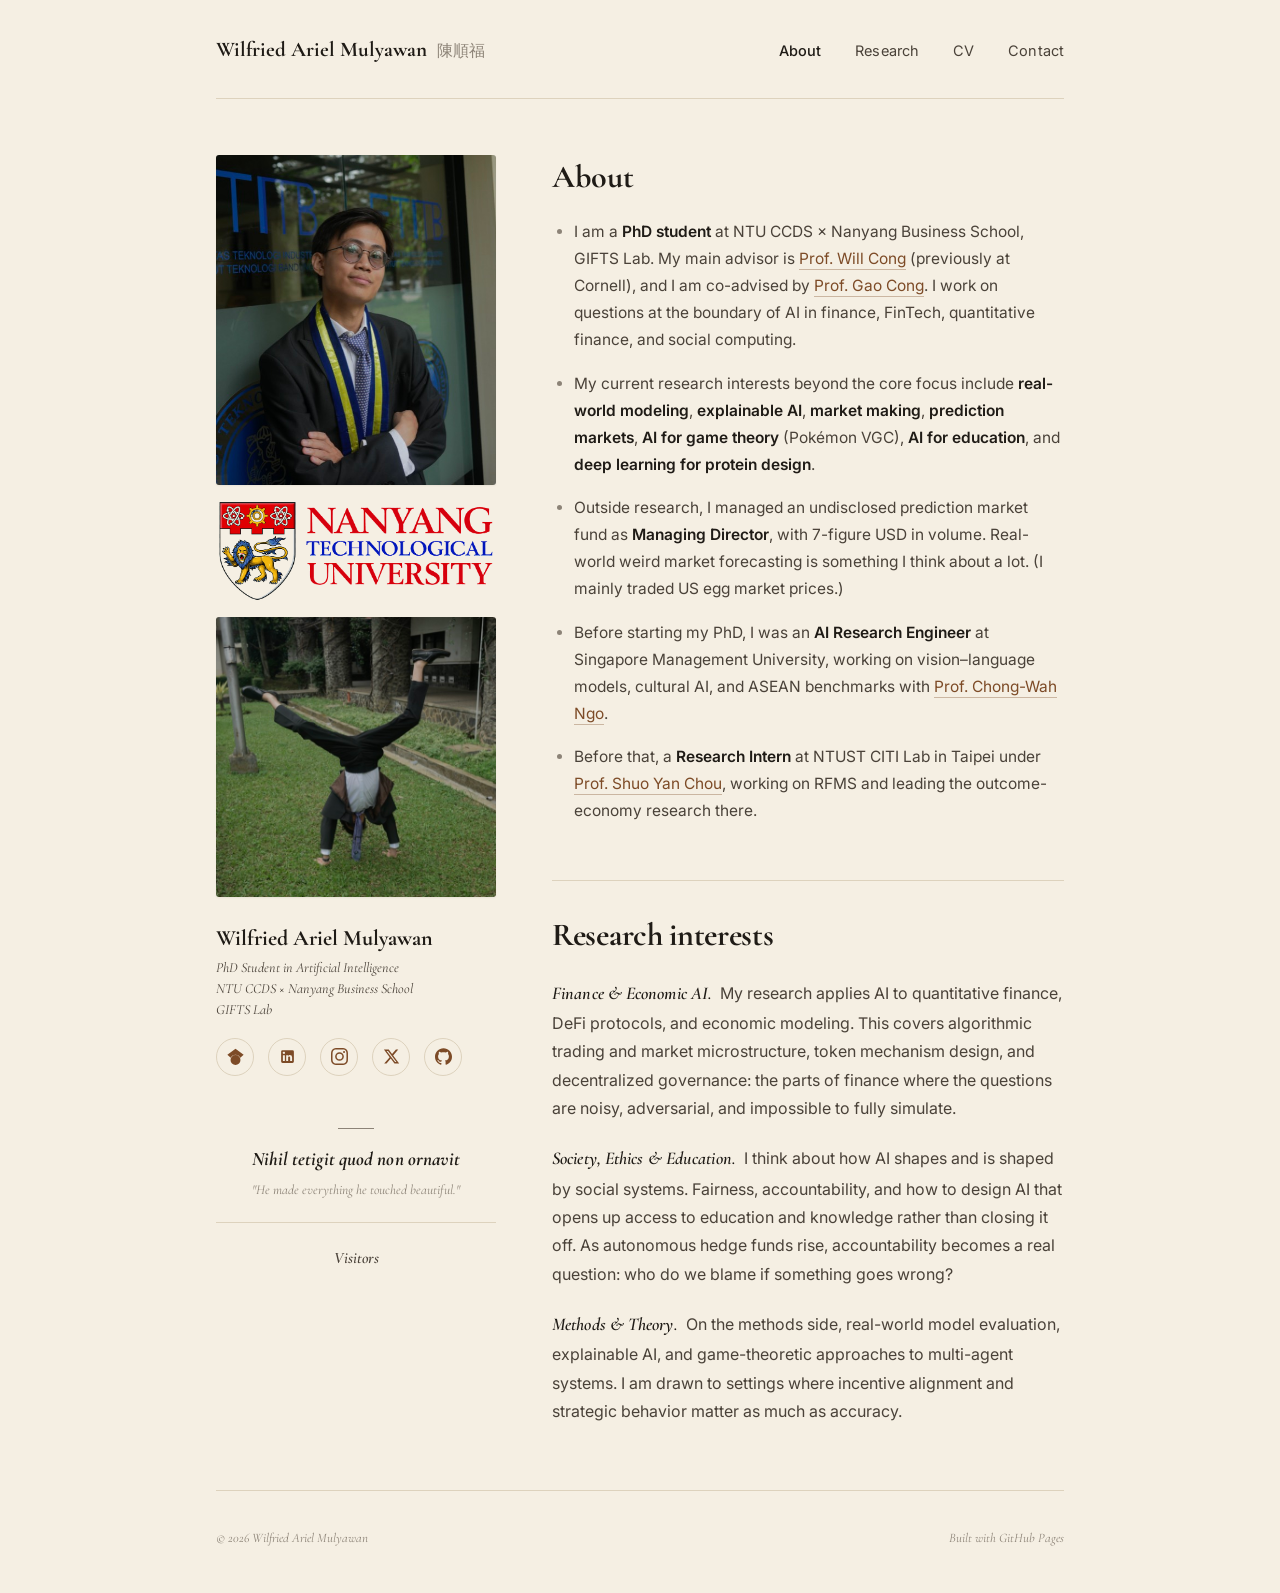
==== commit 8fb78a06: "feat: add favorite Latin quote above visitor map on about page Nihil tetigit quod non ornavit ("He m" ====
--- a/about.html
+++ b/about.html
@@ -28,7 +28,7 @@
   <link rel="preconnect" href="https://fonts.gstatic.com" crossorigin>
   <link rel="preload" as="image" href="assets/face.jpg?v=4">
   <link href="https://fonts.googleapis.com/css2?family=Cormorant+Garamond:wght@700&family=Inter:wght@400;500;600;700&display=swap" rel="stylesheet">
-  <link rel="stylesheet" href="style.css?v=29">
+  <link rel="stylesheet" href="style.css?v=30">
   <style>
     /* ── ABOUT SECTION: photos left, bullets right ── */
     .about-wrap {
@@ -174,9 +174,45 @@
       image-rendering: -webkit-optimize-contrast;
     }
 
+    .sidebar-quote {
+      width: 100%;
+      margin-top: 28px;
+      padding: 0 4px;
+      text-align: center;
+    }
+
+    .sidebar-quote::before {
+      content: '';
+      display: block;
+      width: 36px;
+      height: 1px;
+      background: var(--ink-3);
+      margin: 0 auto 18px;
+    }
+
+    .sidebar-quote .quote-latin {
+      font-family: 'Cormorant Garamond', Georgia, serif;
+      font-size: 19px;
+      font-style: italic;
+      font-weight: 700;
+      color: var(--ink);
+      line-height: 1.3;
+      letter-spacing: 0.1px;
+    }
+
+    .sidebar-quote .quote-translation {
+      font-family: 'Cormorant Garamond', Georgia, serif;
+      font-size: 13.5px;
+      font-style: italic;
+      font-weight: 400;
+      color: var(--ink-3);
+      line-height: 1.5;
+      margin-top: 8px;
+    }
+
     .sidebar-map {
       width: 100%;
-      margin-top: 8px;
+      margin-top: 22px;
       border-top: 1px solid var(--line);
       padding-top: 22px;
       display: flex;
@@ -338,6 +374,12 @@
             <a href="#" target="_blank" rel="noopener" class="about-link-icon" aria-label="GitHub" title="GitHub">
               <svg viewBox="0 0 24 24" aria-hidden="true"><path d="M12 .297c-6.63 0-12 5.373-12 12 0 5.303 3.438 9.8 8.205 11.385.6.113.82-.258.82-.577 0-.285-.01-1.04-.015-2.04-3.338.724-4.042-1.61-4.042-1.61-.546-1.387-1.333-1.756-1.333-1.756-1.089-.745.083-.729.083-.729 1.205.084 1.838 1.236 1.838 1.236 1.07 1.835 2.809 1.305 3.495.998.108-.776.417-1.305.76-1.605-2.665-.3-5.466-1.332-5.466-5.93 0-1.31.465-2.38 1.235-3.22-.135-.303-.54-1.523.105-3.176 0 0 1.005-.322 3.3 1.23.96-.267 1.98-.4 3-.405 1.02.005 2.04.138 3 .405 2.28-1.552 3.285-1.23 3.285-1.23.645 1.653.24 2.873.12 3.176.765.84 1.23 1.91 1.23 3.22 0 4.61-2.805 5.625-5.475 5.92.42.36.81 1.096.81 2.22 0 1.606-.015 2.896-.015 3.286 0 .315.21.69.825.57C20.565 22.092 24 17.592 24 12.297c0-6.627-5.373-12-12-12"/></svg>
             </a>
+          </div>
+
+          <!-- Favorite quote -->
+          <div class="sidebar-quote">
+            <p class="quote-latin">Nihil tetigit quod non ornavit</p>
+            <p class="quote-translation">"He made everything he touched beautiful."</p>
           </div>
 
           <!-- Visitor map (MapMyVisitors interactive widget) -->
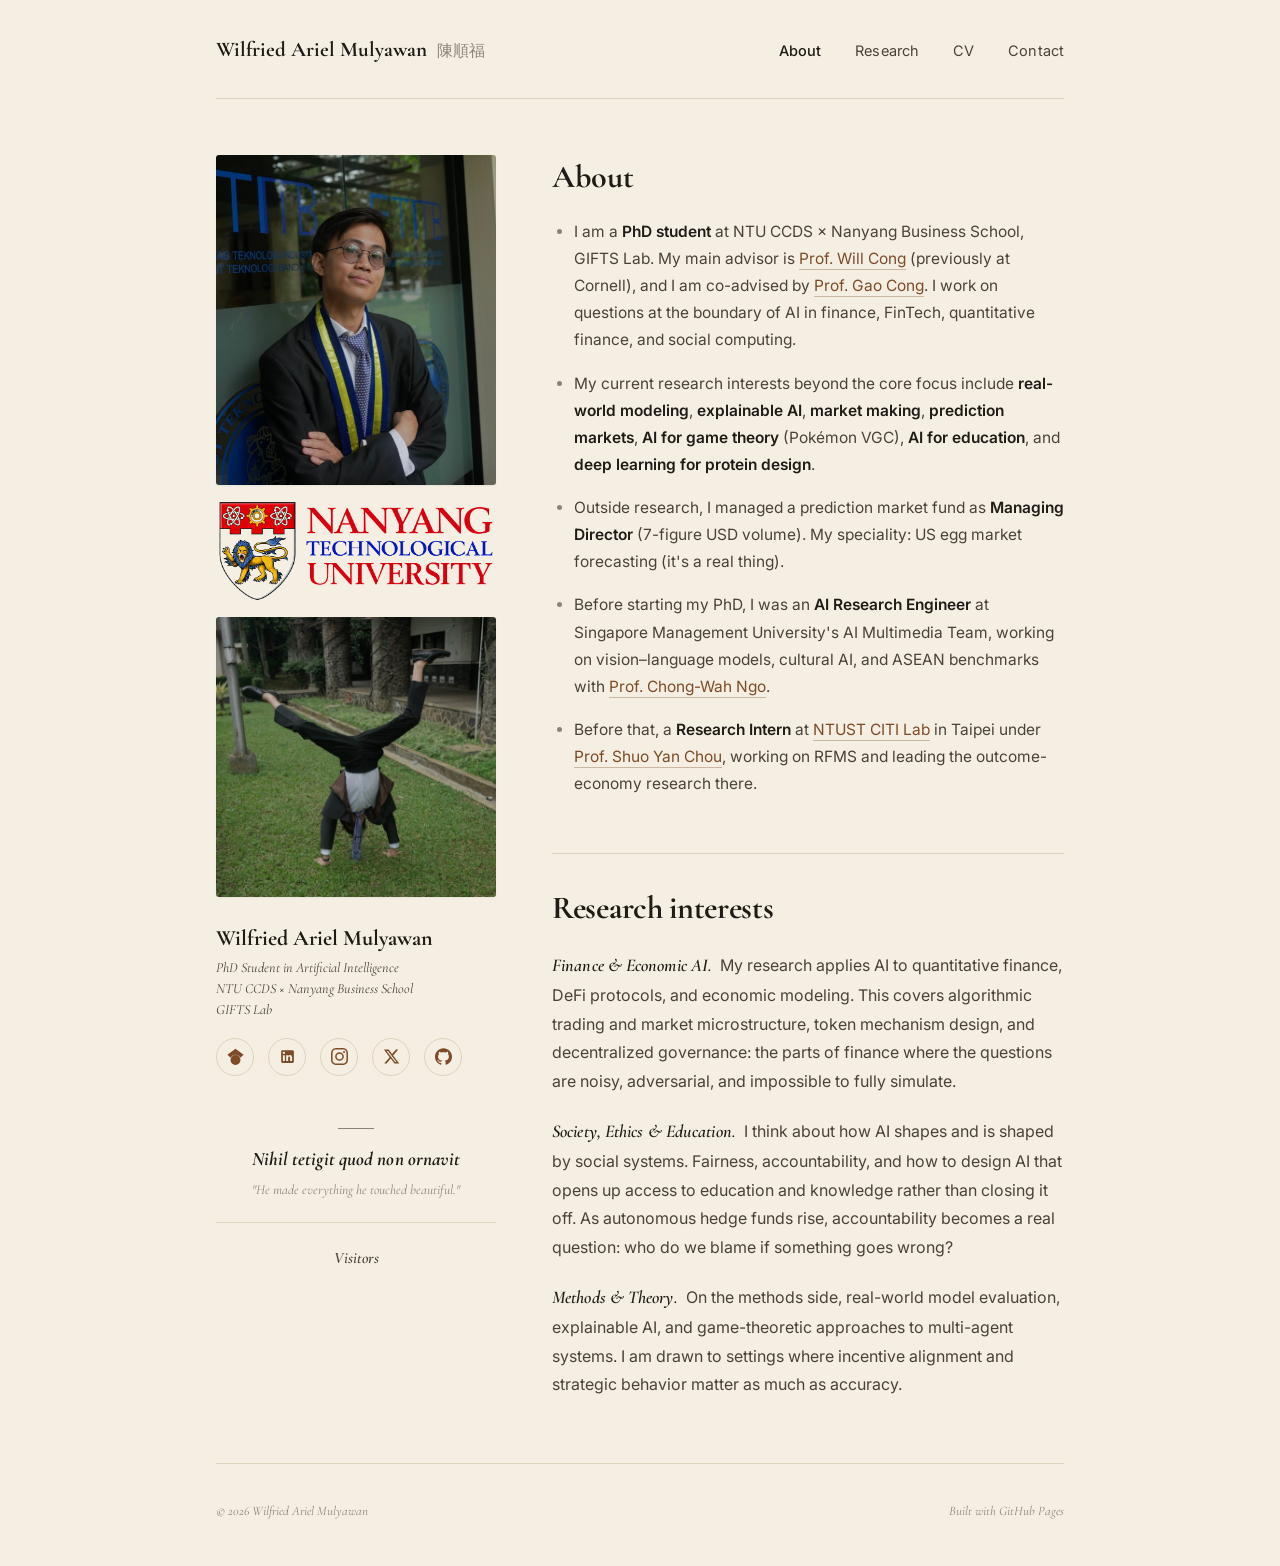
==== commit 027a9fe0: "feat: egg line, SMU AI Multimedia Team, NTUST link, remove orphan files" ====
--- a/about.html
+++ b/about.html
@@ -398,13 +398,13 @@
               My current research interests beyond the core focus include <strong>real-world modeling</strong>, <strong>explainable AI</strong>, <strong>market making</strong>, <strong>prediction markets</strong>, <strong>AI for game theory</strong> (Pokémon VGC), <strong>AI for education</strong>, and <strong>deep learning for protein design</strong>.
             </li>
             <li>
-              Outside research, I managed an undisclosed prediction market fund as <strong>Managing Director</strong>, with 7-figure USD in volume. Real-world weird market forecasting is something I think about a lot. (I mainly traded US egg market prices.)
+              Outside research, I managed a prediction market fund as <strong>Managing Director</strong> (7-figure USD volume). My speciality: US egg market forecasting (it's a real thing).
             </li>
             <li>
-              Before starting my PhD, I was an <strong>AI Research Engineer</strong> at Singapore Management University, working on vision–language models, cultural AI, and ASEAN benchmarks with <a href="https://scholar.google.com/citations?user=HM39HrUAAAAJ&hl=en" target="_blank" rel="noopener">Prof. Chong-Wah Ngo</a>.
+              Before starting my PhD, I was an <strong>AI Research Engineer</strong> at Singapore Management University's AI Multimedia Team, working on vision–language models, cultural AI, and ASEAN benchmarks with <a href="https://scholar.google.com/citations?user=HM39HrUAAAAJ&hl=en" target="_blank" rel="noopener">Prof. Chong-Wah Ngo</a>.
             </li>
             <li>
-              Before that, a <strong>Research Intern</strong> at NTUST CITI Lab in Taipei under <a href="https://scholar.google.com/citations?user=FBH93t0AAAAJ&hl=en" target="_blank" rel="noopener">Prof. Shuo Yan Chou</a>, working on RFMS and leading the outcome-economy research there.
+              Before that, a <strong>Research Intern</strong> at <a href="https://citi-ntust.net/" target="_blank" rel="noopener">NTUST CITI Lab</a> in Taipei under <a href="https://scholar.google.com/citations?user=FBH93t0AAAAJ&hl=en" target="_blank" rel="noopener">Prof. Shuo Yan Chou</a>, working on RFMS and leading the outcome-economy research there.
             </li>
           </ul>
 
